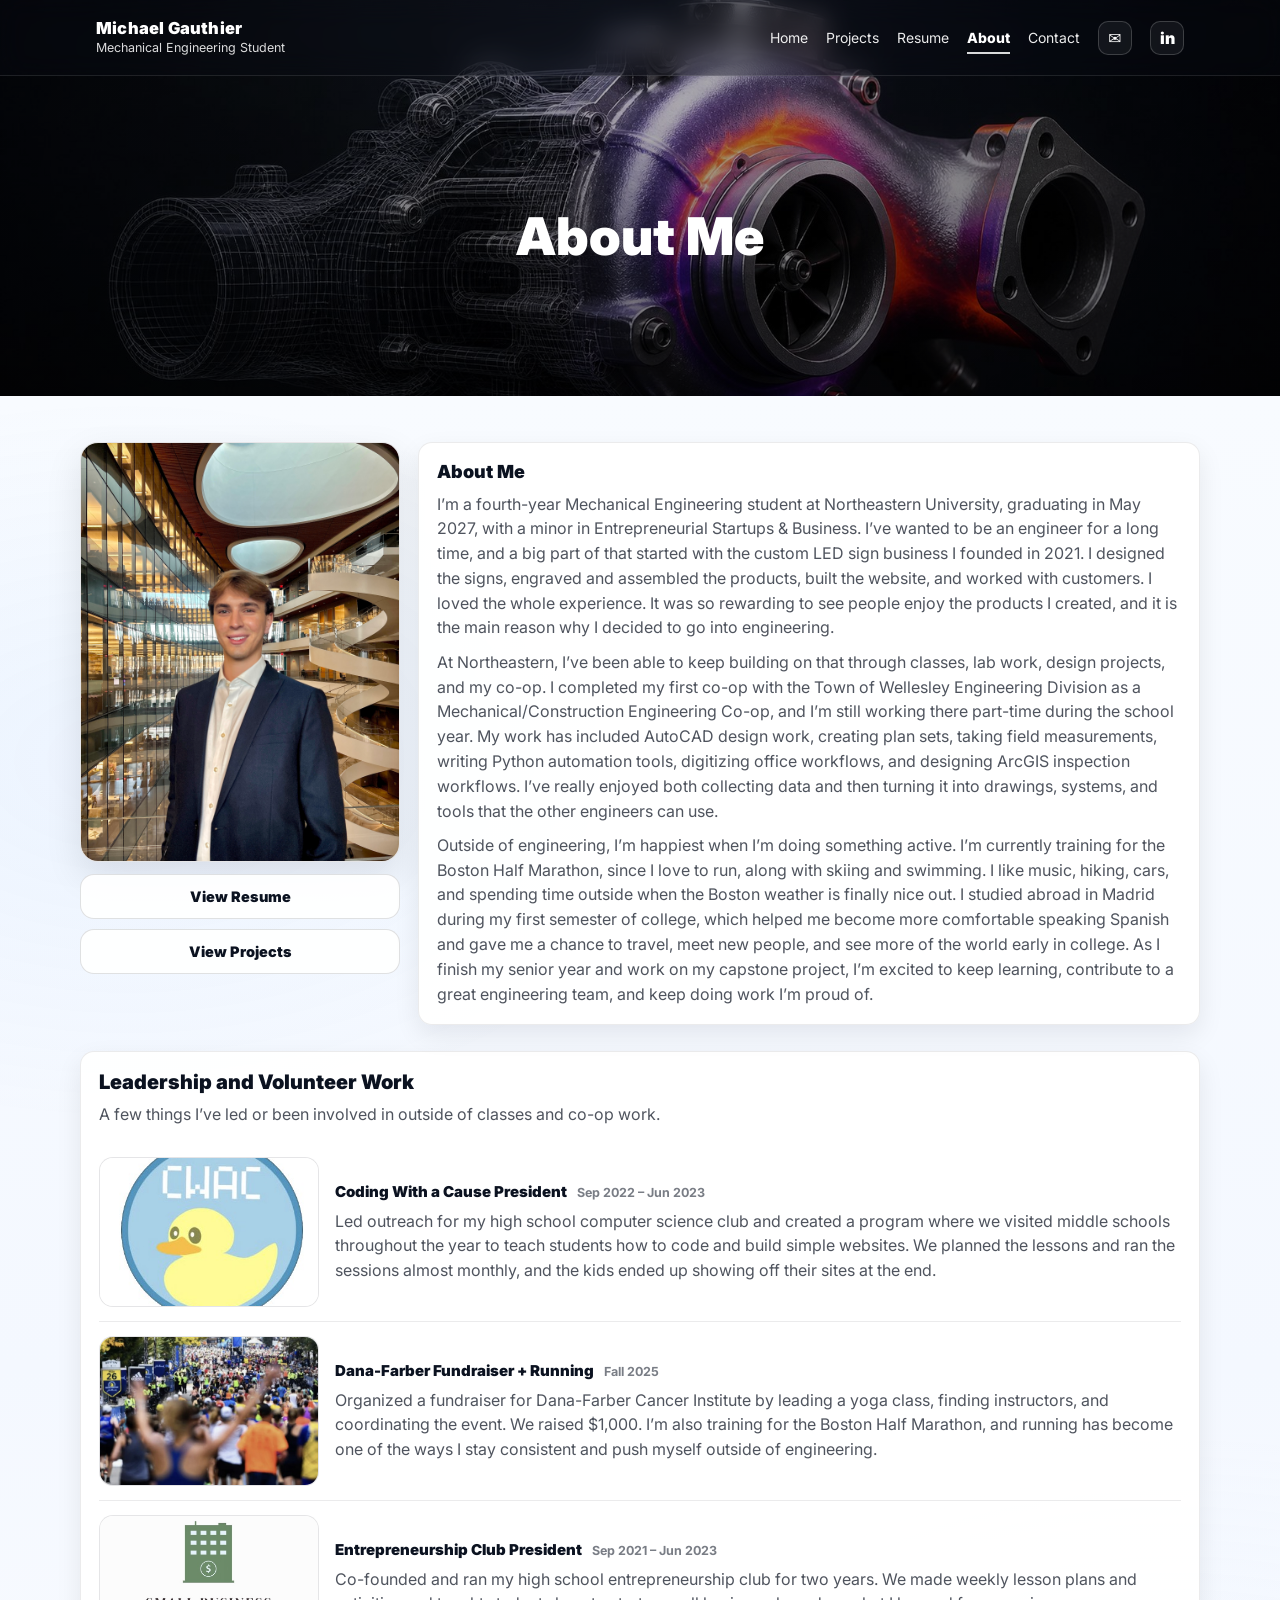
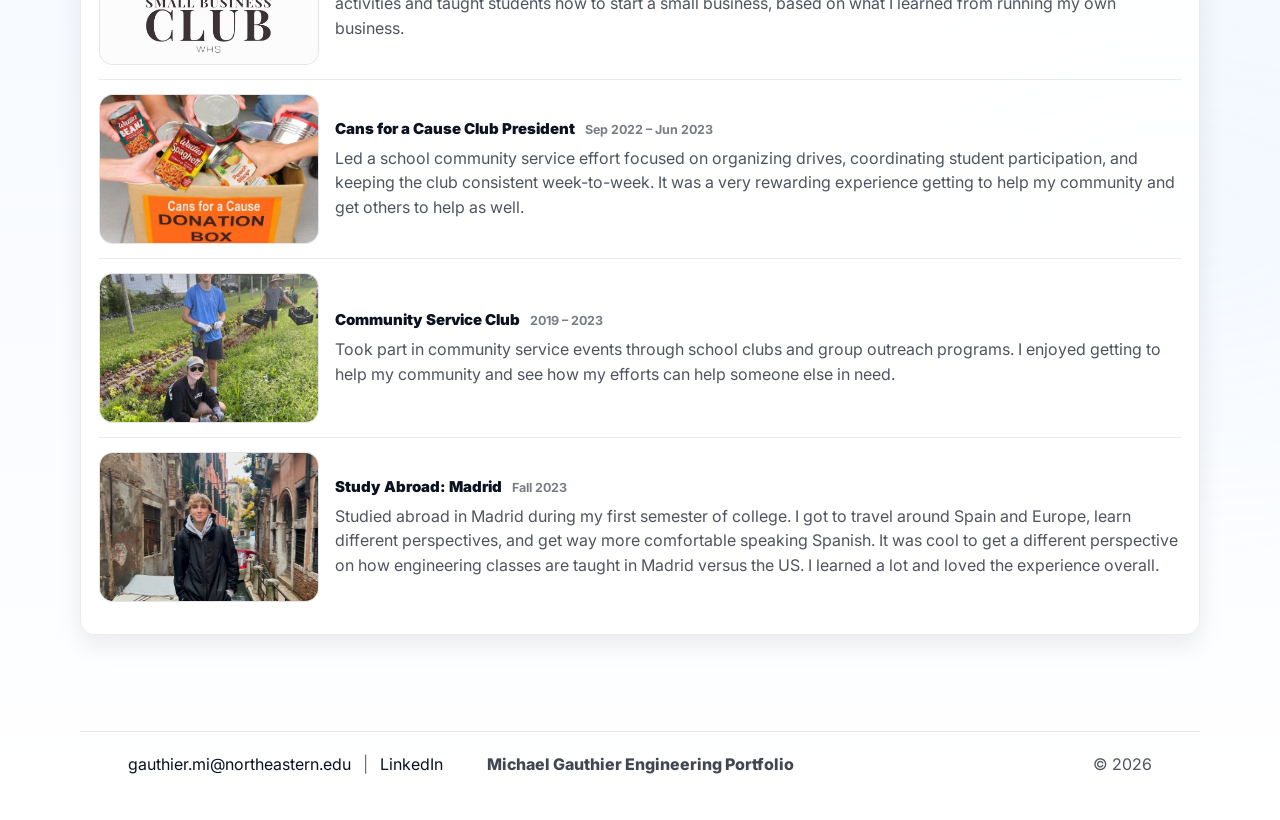
==== about.html @ 9c5c8f30 "Update about.html" ====
<!doctype html>
<html lang="en">
<head>
  <meta charset="utf-8" />
  <meta name="viewport" content="width=device-width,initial-scale=1,viewport-fit=cover" />
  <title>About | Michael Gauthier</title>
  <link rel="preconnect" href="https://fonts.googleapis.com">
  <link rel="preconnect" href="https://fonts.gstatic.com" crossorigin>
  <link href="https://fonts.googleapis.com/css2?family=Inter:wght@400;500;600;700;800;900&display=swap" rel="stylesheet">
  <link rel="stylesheet" href="styles.css?v=1002" />
</head>

<body>
  <header class="topbar">
    <div class="wrap topbar-inner">
      <div class="brandblock">
        <div class="brand">Michael Gauthier</div>
        <div class="subtitle">Mechanical Engineering Student</div>
      </div>

      <button class="menu-btn" id="menuBtn" aria-label="Open menu">
        <span></span><span></span><span></span>
      </button>

      <nav class="nav" id="nav">
        <a class="nav-link" href="index.html">Home</a>
        <a class="nav-link" href="projects.html">Projects</a>
        <a class="nav-link" href="resume.html">Resume</a>
        <a class="nav-link active" href="about.html">About</a>
        <a class="nav-link" href="contact.html">Contact</a>
        <a class="icon-link" href="mailto:gauthier.mi@northeastern.edu" aria-label="Email">✉</a>
        <a class="icon-link" href="https://www.linkedin.com/in/mgauthier1" target="_blank" rel="noopener" aria-label="LinkedIn">in</a>
      </nav>
    </div>
  </header>

  <main>
    <section class="hero thin" data-parallax="true" data-parallax-speed="0.12" data-parallax-base="20" style="background-image:url('assets/images/AboutBanner.jpg'); background-position:center 30%; background-size:cover;">
      <div class="hero-overlay"></div>
      <div class="wrap hero-content">
        <div class="hero-center">
          <h1 class="hero-title" style="font-size: clamp(30px, 4.2vw, 52px);">About Me</h1>
        </div>
      </div>
    </section>

    <section class="surface">
      <div class="wrap section">

        <div style="display:grid; grid-template-columns: 320px 1fr; gap:18px; align-items:stretch;">
          <div style="display:flex; flex-direction:column;">
            <img src="assets/images/headshot.jpg" alt="Headshot" loading="lazy" style="width:100%; height: 420px; object-fit: cover; object-position: center 18%; border-radius: 18px; border: 1px solid rgba(2,8,23,.10); box-shadow: 0 14px 36px rgba(2,8,23,.10); background:#fff;">
            <div style="margin-top:12px; display:grid; gap:10px;">
              <a class="btn btn-wide" href="resume.html">View Resume</a>
              <a class="btn btn-wide" href="projects.html">View Projects</a>
            </div>
          </div>

          <div class="card" style="padding:18px; height:100%; display:flex; flex-direction:column; justify-content:center;">
            <div style="font-weight:900; font-size:18px;">About Me</div>

            <div class="p-muted" style="margin-top:9.5px;">
              I’m a fourth-year Mechanical Engineering student at Northeastern University, graduating in May 2027, with a minor in Entrepreneurial Startups & Business. I’ve wanted to be an engineer for a long time, and a big part of that started with the custom LED sign business I founded in 2021. I designed the signs, engraved and assembled the products, built the website, and worked with customers. I loved the whole experience. It was so rewarding to see people enjoy the products I created, and it is the main reason why I decided to go into engineering. 

            </div>

            <div class="p-muted" style="margin-top:9.5px;">
              At Northeastern, I’ve been able to keep building on that through classes, lab work, design projects, and my co-op. I completed my first co-op with the Town of Wellesley Engineering Division as a Mechanical/Construction Engineering Co-op, and I’m still working there part-time during the school year. My work has included AutoCAD design work, creating plan sets, taking field measurements, writing Python automation tools, digitizing office workflows, and designing ArcGIS inspection workflows. I’ve really enjoyed both collecting data and then turning it into drawings, systems, and tools that the other engineers can use. 
            </div>

            <div class="p-muted" style="margin-top:9.5px;">
              Outside of engineering, I’m happiest when I’m doing something active. I’m currently training for the Boston Half Marathon, since I love to run, along with skiing and swimming. I like music, hiking, cars, and spending time outside when the Boston weather is finally nice out. I studied abroad in Madrid during my first semester of college, which helped me become more comfortable speaking Spanish and gave me a chance to travel, meet new people, and see more of the world early in college. As I finish my senior year and work on my capstone project, I’m excited to keep learning, contribute to a great engineering team, and keep doing work I’m proud of.
            </div>
          </div>
        </div>

        <div style="margin-top:26px;">
          <div class="card" style="padding:18px;">
            <div style="font-weight:900; font-size:20px;">Leadership and Volunteer Work</div>
            <div class="p-muted" style="margin-top:8px;">
              A few things I’ve led or been involved in outside of classes and co-op work.
            </div>

            <div style="margin-top:16px; display:grid; gap:0;">

              <div style="display:grid; grid-template-columns: 220px 1fr; gap:16px; align-items:stretch; padding:14px 0;">
                <img src="assets/images/CodingWithACauseClubLogo_web.jpg" alt="Coding With a Cause" loading="lazy" style="width:100%; height:150px; object-fit:cover; border-radius:14px; border:1px solid rgba(2,8,23,.10); background:#fff;">
                <div style="display:flex; flex-direction:column; justify-content:center;">
                  <div style="display:flex; flex-wrap:wrap; gap:10px; align-items:baseline;">
                    <div style="font-weight:900; font-size:15px;">Coding With a Cause President</div>
                    <div style="font-size:12.5px; color: rgba(11,18,32,.55); font-weight:700;">Sep 2022 – Jun 2023</div>
                  </div>
                  <div class="p-muted" style="margin-top:8px;">
                    Led outreach for my high school computer science club and created a program where we visited middle schools throughout the year to teach students how to code and build simple websites. We planned the lessons and ran the sessions almost monthly, and the kids ended up showing off their sites at the end.
                  </div>
                </div>
              </div>

              <div style="border-top:1px solid rgba(2,8,23,.08);"></div>

              <div style="display:grid; grid-template-columns: 220px 1fr; gap:16px; align-items:stretch; padding:14px 0;">
                <img src="assets/images/DanaFarberLogo_web.jpg" alt="Dana-Farber Fundraiser" loading="lazy" style="width:100%; height:150px; object-fit:cover; border-radius:14px; border:1px solid rgba(2,8,23,.10); background:#fff;">
                <div style="display:flex; flex-direction:column; justify-content:center;">
                  <div style="display:flex; flex-wrap:wrap; gap:10px; align-items:baseline;">
                    <div style="font-weight:900; font-size:15px;">Dana-Farber Fundraiser + Running</div>
                    <div style="font-size:12.5px; color: rgba(11,18,32,.55); font-weight:700;">Fall 2025</div>
                  </div>
                  <div class="p-muted" style="margin-top:8px;">
                    Organized a fundraiser for Dana-Farber Cancer Institute by leading a yoga class, finding instructors, and coordinating the event. We raised $1,000. I’m also training for the Boston Half Marathon, and running has become one of the ways I stay consistent and push myself outside of engineering.
                  </div>
                </div>
              </div>

              <div style="border-top:1px solid rgba(2,8,23,.08);"></div>

              <div style="display:grid; grid-template-columns: 220px 1fr; gap:16px; align-items:stretch; padding:14px 0;">
                <img src="assets/images/EntrepreneurshipClubLogo_web.jpg" alt="Entrepreneurship Club" loading="lazy" style="width:100%; height:150px; object-fit:cover; border-radius:14px; border:1px solid rgba(2,8,23,.10); background:#fff;">
                <div style="display:flex; flex-direction:column; justify-content:center;">
                  <div style="display:flex; flex-wrap:wrap; gap:10px; align-items:baseline;">
                    <div style="font-weight:900; font-size:15px;">Entrepreneurship Club President</div>
                    <div style="font-size:12.5px; color: rgba(11,18,32,.55); font-weight:700;">Sep 2021 – Jun 2023</div>
                  </div>
                  <div class="p-muted" style="margin-top:8px;">
                    Co-founded and ran my high school entrepreneurship club for two years. We made weekly lesson plans and activities and taught students how to start a small business, based on what I learned from running my own business.
                  </div>
                </div>
              </div>

              <div style="border-top:1px solid rgba(2,8,23,.08);"></div>

              <div style="display:grid; grid-template-columns: 220px 1fr; gap:16px; align-items:stretch; padding:14px 0;">
                <img src="assets/images/CansForACauseLogo_web.jpg" alt="Cans for a Cause" loading="lazy" style="width:100%; height:150px; object-fit:cover; border-radius:14px; border:1px solid rgba(2,8,23,.10); background:#fff;">
                <div style="display:flex; flex-direction:column; justify-content:center;">
                  <div style="display:flex; flex-wrap:wrap; gap:10px; align-items:baseline;">
                    <div style="font-weight:900; font-size:15px;">Cans for a Cause Club President</div>
                    <div style="font-size:12.5px; color: rgba(11,18,32,.55); font-weight:700;">Sep 2022 – Jun 2023</div>
                  </div>
                  <div class="p-muted" style="margin-top:8px;">
                    Led a school community service effort focused on organizing drives, coordinating student participation, and keeping the club consistent week-to-week. It was a very rewarding experience getting to help my community and get others to help as well. 
                  </div>
                </div>
              </div>

              <div style="border-top:1px solid rgba(2,8,23,.08);"></div>

              <div style="display:grid; grid-template-columns: 220px 1fr; gap:16px; align-items:stretch; padding:14px 0;">
                <img src="assets/images/CommunityServiceLogo_web.jpg" alt="Community Service" loading="lazy" style="width:100%; height:150px; object-fit:cover; border-radius:14px; border:1px solid rgba(2,8,23,.10); background:#fff;">
                <div style="display:flex; flex-direction:column; justify-content:center;">
                  <div style="display:flex; flex-wrap:wrap; gap:10px; align-items:baseline;">
                    <div style="font-weight:900; font-size:15px;">Community Service Club</div>
                    <div style="font-size:12.5px; color: rgba(11,18,32,.55); font-weight:700;">2019 – 2023</div>
                  </div>
                  <div class="p-muted" style="margin-top:8px;">
                    Took part in community service events through school clubs and group outreach programs. I enjoyed getting to help my community and see how my efforts can help someone else in need. 
                  </div>
                </div>
              </div>

              <div style="border-top:1px solid rgba(2,8,23,.08);"></div>

              <div style="display:grid; grid-template-columns: 220px 1fr; gap:16px; align-items:stretch; padding:14px 0;">
                <img src="assets/images/MadridLogo_web.jpg" alt="Madrid Study Abroad" loading="lazy" style="width:100%; height:150px; object-fit:cover; border-radius:14px; border:1px solid rgba(2,8,23,.10); background:#fff;">
                <div style="display:flex; flex-direction:column; justify-content:center;">
                  <div style="display:flex; flex-wrap:wrap; gap:10px; align-items:baseline;">
                    <div style="font-weight:900; font-size:15px;">Study Abroad: Madrid</div>
                    <div style="font-size:12.5px; color: rgba(11,18,32,.55); font-weight:700;">Fall 2023</div>
                  </div>
                  <div class="p-muted" style="margin-top:8px;">
                    Studied abroad in Madrid during my first semester of college. I got to travel around Spain and Europe, learn different perspectives, and get way more comfortable speaking Spanish. It was cool to get a different perspective on how engineering classes are taught in Madrid versus the US. I learned a lot and loved the experience overall. 
                  </div>
                </div>
              </div>

            </div>
          </div>
        </div>

        <footer class="footer">
          <div class="wrap footer-3">
            <div class="footer-left">
              <a href="mailto:gauthier.mi@northeastern.edu">gauthier.mi@northeastern.edu</a>
              <span class="sep">|</span>
              <a href="https://www.linkedin.com/in/mgauthier1" target="_blank" rel="noopener">LinkedIn</a>
            </div>
            <div class="footer-center">Michael Gauthier Engineering Portfolio</div>
            <div class="footer-right">© <span id="year"></span></div>
          </div>
        </footer>

      </div>
    </section>
  </main>

  <script src="script.js?v=1002"></script>
</body>
</html>
---- styles.css ----
:root{
  --navH: 76px;
  --maxW: 1120px;

  --text: #0b1220;
  --muted: rgba(11,18,32,.72);
  --line: rgba(11,18,32,.10);

  --bgA: #f8fbff;
  --bgB: #ffffff;

  --accent: #2b6cff;

  --r1: 10px;
  --r2: 14px;

  --shadow: 0 10px 26px rgba(2,8,23,.08);
  --shadow2: 0 18px 48px rgba(2,8,23,.12);

  --glassDark: rgba(10,15,26,.46);
  --glassLight: rgba(255,255,255,.55);

  --sat: env(safe-area-inset-top);
  --sab: env(safe-area-inset-bottom);
}

*{ box-sizing:border-box; }
html,body{ height:100%; }
html{ scroll-behavior: smooth; }

body{
  margin:0;
  font-family: Inter, system-ui, -apple-system, Segoe UI, Roboto, Arial, sans-serif;
  color: var(--text);
  background:
    radial-gradient(900px 600px at 12% 18%, rgba(96,165,250,.08), rgba(255,255,255,0) 62%),
    radial-gradient(900px 600px at 88% 72%, rgba(191,219,254,.10), rgba(255,255,255,0) 64%),
    radial-gradient(700px 460px at 50% 40%, rgba(59,130,246,.05), rgba(255,255,255,0) 60%),
    linear-gradient(180deg, var(--bgA), #f4f8ff 42%, var(--bgB));
  overflow-x:hidden;
  min-height: 100vh;
  display:flex;
  flex-direction:column;
  padding-top: var(--sat);
  padding-bottom: var(--sab);
}

a{ color:inherit; text-decoration:none; }
img{ display:block; max-width:100%; }

.wrap{
  width: min(var(--maxW), calc(100% - 96px));
  margin: 0 auto;
}

main{
  padding-top: var(--navH);
  flex: 1 0 auto;
}

main.noPad{ padding-top: 0 !important; }

:focus-visible{
  outline: 3px solid rgba(43,108,255,.28);
  outline-offset: 3px;
  border-radius: 10px;
}

/* TOP BAR */
.topbar{
  position: fixed;
  top:0; left:0; right:0;
  height: var(--navH);
  z-index: 999;
  display:flex;
  align-items:center;
  backdrop-filter: blur(14px);
  -webkit-backdrop-filter: blur(14px);
  background: rgba(10,15,26,.30);
  border-bottom: 1px solid rgba(255,255,255,.10);
  color:#fff;
  padding: 0 96px;
  transition: background .18s ease, border-color .18s ease;
}

.topbar.lightbar{
  background: rgba(255,255,255,.78);
  border-bottom: 1px solid rgba(11,18,32,.10);
  color: var(--text);
}

.topbar.clearbar{
  background: transparent !important;
  border-bottom: 0 !important;
  backdrop-filter: none !important;
  -webkit-backdrop-filter: none !important;
}

.topbar-inner{
  display:flex;
  align-items:center;
  justify-content:space-between;
  gap:18px;
  width:100%;
}

.brandblock{
  display:flex;
  flex-direction:column;
  gap:4px;
  min-width: 260px;
}

.brand{
  font-weight: 900;
  letter-spacing: .2px;
  font-size: 16.5px;
  line-height: 1;
}

.subtitle{
  font-size: 12.5px;
  opacity:.86;
}

.nav{
  display:flex;
  align-items:center;
  gap:18px;
}

.nav-link{
  font-size: 14px;
  opacity:.92;
  padding: 6px 0;
  position:relative;
  transition: opacity .14s ease;
}

.nav-link::after{
  content:"";
  position:absolute;
  left:0;
  bottom:-2px;
  width:0;
  height:2px;
  background: currentColor;
  opacity:.85;
  transition: width .18s ease;
}

.nav-link:hover{ opacity:1; }
.nav-link:hover::after{ width:100%; }
.nav-link.active{ opacity:1; font-weight:800; }
.nav-link.active::after{ width:100%; }

.icon-link{
  display:inline-flex;
  width:34px;
  height:34px;
  align-items:center;
  justify-content:center;
  border-radius: 10px;
  border: 1px solid rgba(255,255,255,.18);
  background: rgba(255,255,255,.06);
  font-weight:900;
  transition: transform .14s ease, background .14s ease;
}

.topbar.lightbar .icon-link{
  border: 1px solid var(--line);
  background: rgba(2,8,23,.03);
}

.topbar.clearbar .icon-link{
  background: transparent !important;
}

.icon-link:hover{
  transform: translateY(-1px);
  background: rgba(255,255,255,.10);
}

.menu-btn{
  display:none;
  width:42px;
  height:42px;
  border-radius: 12px;
  border: 1px solid rgba(255,255,255,.18);
  background: rgba(255,255,255,.06);
  cursor:pointer;
  color: currentColor;
  align-items:center;
  justify-content:center;
  flex-direction: column;
  gap:5px;
}

.topbar.lightbar .menu-btn{
  border: 1px solid var(--line);
  background: rgba(2,8,23,.03);
}

.menu-btn span{
  width:18px;
  height:2px;
  background: currentColor;
  border-radius:999px;
  display:block;
}

/* HERO */
.hero{
  position:relative;
  margin-top: calc(var(--navH) * -1);
  padding-top: var(--navH);
  background-size: cover;
  background-position: center;
  background-repeat:no-repeat;
  color:#fff;
  overflow:hidden;
  background-attachment: scroll;
  transform: translateZ(0);
}

.hero.full{
  min-height: 100vh;
  min-height: 100svh;
  min-height: 100dvh;
  display:flex;
  align-items:center;
}

.hero.thin{
  min-height: 44vh;
  display:flex;
  align-items:center;
}

.hero.full{
  min-height: calc(100vh + var(--navH));
  background-size: cover;
  background-position: center;
}

.hero-overlay{
  position:absolute;
  inset:0;
  background:
    radial-gradient(900px 600px at 50% 30%, rgba(0,0,0,.16), rgba(0,0,0,.52)),
    linear-gradient(180deg, rgba(0,0,0,.08), rgba(0,0,0,.38));
}

.hero-content{
  position:relative;
  width:100%;
  padding: 72px 0;
}

.hero-center{
  text-align: center;
  max-width: 920px;
  margin: 0 auto;
  will-change: transform;
  transform: translateZ(0);
}

.hero-title{
  margin:0;
  font-size: clamp(38px, 5.2vw, 64px);
  font-weight: 900;
  letter-spacing: .2px;
}

.hero-sub{
  margin: 12px auto 0;
  max-width: 820px;
  font-size: 15.5px;
  opacity:.92;
  line-height: 1.55;
}

.hero-home-shift{ transform: translateY(-10vh); }
.hero-parallax-text{ will-change: transform; }

/* SECTIONS */
.section{ padding: 46px 0; }

.surface{
  background:
    radial-gradient(900px 560px at 10% 18%, rgba(96,165,250,.07), rgba(255,255,255,0) 65%),
    radial-gradient(900px 560px at 92% 70%, rgba(191,219,254,.09), rgba(255,255,255,0) 68%),
    linear-gradient(180deg, #f8fbff 0%, #f4f8ff 48%, #ffffff 100%);
}

.h2{
  margin:0;
  font-size: 20px;
  font-weight: 900;
}

.p-muted{
  margin: 10px 0 0;
  color: var(--muted);
  line-height: 1.55;
}

.card{
  background: rgba(255,255,255,.92);
  border: 1px solid rgba(2,8,23,.08);
  border-radius: var(--r2);
  box-shadow: var(--shadow);
}

/* BUTTONS */
.btn{
  display:inline-flex;
  align-items:center;
  justify-content:center;
  padding: 10px 14px;
  border-radius: 12px;
  border: 1px solid rgba(2,8,23,.12);
  background: rgba(255,255,255,.92);
  font-weight: 900;
  font-size: 13.5px;
  transition: transform .14s ease, background .14s ease, box-shadow .14s ease;
}

.btn:hover{
  transform: translateY(-1px);
  background: rgba(255,255,255,.98);
  box-shadow: 0 10px 22px rgba(2,8,23,.08);
}

.btn-wide{
  width:100%;
  justify-content:center;
  padding: 13px 14px;
  font-size: 14.5px;
  border-radius: 14px;
}

/* HOME ABOUT */
.home-about-shell{
  display:grid;
  grid-template-columns: 320px 1fr;
  gap:18px;
  align-items: stretch;
  margin-top: 18px;
}

.home-about-left{
  display:flex;
  flex-direction: column;
  height: 100%;
}

.home-headshot{
  width:100%;
  height: 270px;
  object-fit: cover;
  object-position: center 25%;
  border-radius: 14px;
  border: 1px solid rgba(2,8,23,.10);
  box-shadow: 0 14px 36px rgba(2,8,23,.10);
  background:#fff;
}

.home-about-buttons{
  margin-top: auto;
  display:grid;
  gap:10px;
  padding-top: 12px;
}

.home-about-right{
  height: 100%;
  border-radius: 18px;
}

.home-about-pad{ padding: 18px; }

.about-grid{
  display:grid;
  grid-template-columns: 320px 1fr;
  gap:18px;
  align-items:start;
}

/* TIMELINE (make cards slightly more distinct from bg) */
.timeline-alt{
  position: relative;
  width: 100%;
  margin-top: 24px;
  padding: 20px 0 10px;
}

.timeline-center-line{
  position: absolute;
  left: 50%;
  top: 0;
  bottom: 0;
  width: 6px;
  transform: translateX(-50%);
  background: linear-gradient(180deg, rgba(18,40,88,.88), rgba(18,40,88,.50));
  border-radius: 999px;
  box-shadow: 0 0 0 1px rgba(18,40,88,.06);
}

.timeline-row{
  position: relative;
  display: flex;
  width: 100%;
  margin: 14px 0;
  text-decoration: none;
}

.timeline-row.left{ justify-content: flex-start; }
.timeline-row.right{ justify-content: flex-end; }

.timeline-card{
  position: relative;
  width: calc(50% - 54px);
  min-height: 150px;
  background: rgba(255,255,255,.98);
  border: 1px solid rgba(18,40,88,.10);
  border-radius: 20px;
  box-shadow:
    0 18px 44px rgba(15,23,42,.09),
    0 2px 8px rgba(15,23,42,.04);
  transition: transform .22s ease, box-shadow .22s ease, border-color .22s ease;
  overflow: visible;
}

.timeline-card:hover{
  transform: translateY(-6px);
  box-shadow:
    0 26px 62px rgba(15,23,42,.13),
    0 4px 12px rgba(15,23,42,.06);
  border-color: rgba(18,40,88,.18);
}

.timeline-row.left .timeline-card::after,
.timeline-row.right .timeline-card::after{
  content:"";
  position:absolute;
  top: 50%;
  height: 3px;
  background: rgba(18,40,88,.42);
  transform: translateY(-50%);
}

.timeline-row.left .timeline-card::after{ right: -48px; width: 48px; }
.timeline-row.right .timeline-card::after{ left: -48px; width: 48px; }

.timeline-row::before{
  content:"";
  position:absolute;
  left:50%;
  top:50%;
  transform: translate(-50%, -50%);
  width: 14px;
  height: 14px;
  background: #fff;
  border: 4px solid rgba(18,40,88,.78);
  border-radius: 999px;
  z-index: 4;
  box-shadow: 0 0 0 6px rgba(18,40,88,.07);
}

.timeline-date{
  font-size: 18px;
  font-weight: 800;
  color: rgba(18,40,88,.92);
  letter-spacing: -.02em;
  padding: 18px 20px 0;
}

.timeline-card-inner{
  display:flex;
  align-items:center;
  gap:16px;
  padding: 14px 20px 20px;
}

.timeline-logo{
  width: 100px;
  height: 100px;
  border-radius: 16px;
  overflow:hidden;
  flex-shrink:0;
  border: 1px solid rgba(18,40,88,.08);
  background: #fff;
  box-shadow: 0 10px 24px rgba(15,23,42,.08);
}

.timeline-logo img{
  width:100%;
  height:100%;
  object-fit: cover;
}

.timeline-text{ min-width: 0; }

.timeline-title{
  font-size: 20px;
  font-weight: 800;
  line-height: 1.2;
  color: rgba(15,23,42,.95);
}

.timeline-company{
  margin-top: 4px;
  font-size: 14.5px;
  font-weight: 600;
  color: rgba(15,23,42,.74);
}

.timeline-subdate{
  margin-top: 8px;
  font-size: 13px;
  font-weight: 600;
  color: rgba(15,23,42,.52);
}

/* PROJECT GRID */
.projects-grid{
  margin-top: 18px;
  display:grid;
  grid-template-columns: repeat(3, 1fr);
  gap: 16px;
}

.project-card{
  border-radius: var(--r1);
  overflow:hidden;
  border: 1px solid rgba(2,8,23,.06);
  background:#fff;
  box-shadow: var(--shadow);
  transition: transform .18s ease, box-shadow .18s ease, border-color .18s ease;
}

.project-card:hover{
  transform: translateY(-6px);
  box-shadow: 0 26px 70px rgba(2,8,23,.18);
  border-color: rgba(2,8,23,.10);
}

.project-thumb{
  height: 190px;
  background-size: cover;
  background-position: center;
}

.project-body{ padding: 14px 14px 16px; }

.project-body h3{
  margin:0;
  font-size: 15px;
  font-weight: 900;
}

.project-body p{
  margin: 8px 0 0;
  color: var(--muted);
  font-size: 13.5px;
  line-height: 1.45;
}

.project-skill-pills{
  display:flex;
  flex-wrap:wrap;
  gap:8px;
  margin-top: 10px;
}

.project-skill-pill{
  font-size: 12px;
  padding: 6px 10px;
  border-radius: 999px;
  background: rgba(43,108,255,.08);
  border: 1px solid rgba(43,108,255,.14);
  color: rgba(11,18,32,.84);
  white-space: nowrap;
}

.project-hero{
  min-height: 25vh;
  display:flex;
  align-items:center;
}

.project-hero-title{
  font-size: clamp(22px, 3.2vw, 40px);
  line-height: 1.15;
}

.project-detail{
  padding: 18px;
}

.project-detail-top{
  display:grid;
  grid-template-columns: 320px 1fr;
  gap: 18px;
  align-items:start;
}

.project-detail-photo{
  overflow:hidden;
  border-radius: 14px;
  border: 1px solid rgba(2,8,23,.10);
  background:#fff;
  box-shadow: 0 14px 36px rgba(2,8,23,.10);
}

.project-detail-photo img{
  width:100%;
  height:auto;
  display:block;
}

.project-detail-photo-note{
  padding: 10px 12px;
  font-size: 12.5px;
  color: rgba(11,18,32,.62);
  border-top: 1px solid rgba(2,8,23,.08);
}

.project-detail-label{
  font-weight: 900;
  font-size: 13.5px;
  color: rgba(11,18,32,.78);
}

.project-detail-body{
  margin-top: 6px;
  color: rgba(11,18,32,.72);
  line-height: 1.75;
}

.project-detail-results{
  margin-top: 18px;
  padding-top: 18px;
  border-top: 1px solid rgba(2,8,23,.08);
}

@media (max-width: 720px){
  .project-detail-top{
    grid-template-columns: 1fr;
  }
  .timeline-row::before{
  left: calc(24px + 2.5px);
  }
}

.pills{
  display:flex;
  flex-wrap:wrap;
  gap:8px;
  margin-top: 10px;
}

.pill{
  font-size: 11.5px;
  padding: 5px 9px;
  border-radius: 999px;
  background: rgba(43,108,255,.08);
  border: 1px solid rgba(43,108,255,.14);
  color: rgba(11,18,32,.84);
  white-space:nowrap;
}

.readmore{
  margin-top: 10px;
  display:inline-block;
  color: var(--accent);
  font-weight: 900;
  font-size: 12.5px;
}

.contact-footer-spacer{
  height: 160px;
}

/* CONTACT + RESUME */
.page-head{
  display:flex;
  align-items:flex-end;
  justify-content:space-between;
  gap:14px;
  flex-wrap:wrap;
  margin-bottom: 16px;
}

.page-title{
  margin:0;
  font-size: 34px;
  font-weight: 900;
}

.contact-grid{
  display:grid;
  grid-template-columns: 0.95fr 1.05fr;
  gap: 18px;
  align-items: start;
}

.contact-left{ padding: 22px; }
.contact-right{ padding: 22px; }

.contact-h{
  margin:0;
  font-size: 18px;
  font-weight: 900;
}

.contact-blurb{
  margin: 12px 0 0;
  color: rgba(11,18,32,.74);
  line-height: 1.6;
}

.contact-info{
  margin-top: 18px;
  display:grid;
  gap: 12px;
  padding-top: 16px;
  border-top: 1px solid rgba(2,8,23,.08);
}

.contact-row{
  display:grid;
  grid-template-columns: 84px 1fr;
  gap: 12px;
  align-items: baseline;
}

.contact-label{
  font-weight: 900;
  font-size: 13px;
  color: rgba(11,18,32,.60);
}

.contact-value{
  font-weight: 700;
  color: rgba(11,18,32,.86);
  word-break: break-word;
}

.contact-note{
  margin-top: 16px;
  padding-top: 14px;
  border-top: 1px solid rgba(2,8,23,.08);
  color: rgba(11,18,32,.62);
  font-size: 12.5px;
  line-height: 1.5;
}

.contact-form{
  margin-top: 16px;
  display:grid;
  gap: 14px;
}

.contact-field{
  display:grid;
  gap: 7px;
}

.contact-field span{
  font-weight: 900;
  font-size: 13px;
  color: rgba(11,18,32,.72);
}

.contact-submit{
  margin-top: 6px;
  padding: 12px 16px;
  border-radius: 14px;
}

.contact-input{
  font: inherit;
  padding: 10px 12px;
  border-radius: 12px;
  border: 1px solid rgba(2,8,23,.14);
  outline:none;
  background:#fff;
  transition: box-shadow .14s ease, border-color .14s ease;
}

.contact-input:focus{
  border-color: rgba(43,108,255,.45);
  box-shadow: 0 0 0 3px rgba(43,108,255,.10);
}

.actions{
  display:flex;
  gap:10px;
  flex-wrap:wrap;
}

.resume-layout{
  display:grid;
  grid-template-columns: 1.35fr .65fr;
  gap: 16px;
  align-items:start;
}

.pdf{
  width:100%;
  height: 1200px;
  border:0;
  outline:0;
  background: transparent;
}

.side{ padding: 16px; }
.side h3{ margin:0 0 8px; font-size: 14px; font-weight: 900; }
.side p{ margin:0; color: var(--muted); font-size: 13px; line-height: 1.5; }
.side + .side{ margin-top: 12px; padding-top: 12px; border-top: 1px solid rgba(2,8,23,.08); }

/* FOOTER */
.footer{
  margin-top: 96px;
  padding-top: 22px;
  border-top: 1px solid rgba(11,18,32,.10);
}

.footer .wrap{
  width: min(1200px, calc(100% - 96px));
}

.footer-3{
  width: 100%;
  display: grid;
  grid-template-columns: 1fr auto 1fr;
  align-items: center;
  gap: 14px;
}

.footer-left{ justify-self: start; white-space: nowrap; }
.footer-center{
  justify-self: center;
  text-align: center;
  font-weight: 800;
  color: rgba(11,18,32,.78);
  white-space: nowrap;
}
.footer-right{ justify-self: end; white-space: nowrap; color: rgba(11,18,32,.72); }
.sep{ opacity:.6; margin: 0 8px; }

/* PAGE FILL */
.pageFill{
  min-height: calc(100vh - var(--navH));
  display: flex;
  flex-direction: column;
}
.pageFill > .section{ flex: 1 0 auto; }
.pageFill .footer{ margin-top: auto; }

/* MOBILE + RESPONSIVE */
@media (max-width: 980px){
  .projects-grid{ grid-template-columns: repeat(2, 1fr); }
  .resume-layout{ grid-template-columns: 1fr; }
  .pdf{ height: 980px; }

  .home-about-shell{ grid-template-columns: 1fr; }
  .home-headshot{ height: 250px; }

  .timeline-card{ width: calc(50% - 40px); }
  .timeline-row.left .timeline-card::after{ right: -34px; width: 34px; }
  .timeline-row.right .timeline-card::after{ left: -34px; width: 34px; }

  .about-grid{ grid-template-columns: 1fr; }
}

@media (max-width: 720px){
  :root{ --navH: 72px; }
  .wrap{ width: calc(100% - 28px); }

  .topbar{ padding: 0 14px; }

  .menu-btn{ display:inline-flex; }

  .contact-grid{
    grid-template-columns: 1fr;
    gap: 14px;
  }
  .contact-left, .contact-right{ padding: 18px; }
  .contact-row{ grid-template-columns: 72px 1fr; }

  .nav{
    position: absolute;
    top: calc(var(--navH) - 6px);
    right: 18px;
    left: auto;

    display: none;
    flex-direction: column;
    align-items: stretch;
    gap: 10px;

    width: min(240px, calc(100vw - 48px));
    padding: 12px;

    border-radius: 14px;

    backdrop-filter: none;
    -webkit-backdrop-filter: none;

    background: #0a0f1a;
    border: 1px solid rgba(255,255,255,.14);
    box-shadow: 0 18px 50px rgba(2,8,23,.22);

    transform: translateY(-6px) scale(.98);
    transform-origin: top right;
    opacity: 0;

    transition: opacity .16s ease, transform .16s ease;
    z-index: 1000;
  }

  .topbar.lightbar .nav{
    background: #ffffff;
    border: 1px solid rgba(2,8,23,.10);
    box-shadow: 0 18px 50px rgba(2,8,23,.12);
  }

  .nav.open{
    display: flex;
    opacity: 1;
    transform: translateY(8px) scale(1);
  }

  .nav::before{
    content:"";
    position:absolute;
    top:-7px;
    right: 18px;
    width:14px;
    height:14px;
    background: inherit;
    border-left: inherit;
    border-top: inherit;
    transform: rotate(45deg);
    border-top-left-radius: 4px;
  }

  .nav-link{
    width: 100%;
    padding: 9px 10px;
    border-radius: 10px;
    font-size: 15px;
  }

  .nav-link:hover{ background: rgba(255,255,255,.08); }
  .topbar.lightbar .nav-link:hover{ background: rgba(2,8,23,.06); }

  .hero.thin{ min-height: 38vh; }
  .hero.full{ min-height: 82vh; }
  .hero-home-shift{ transform: translateY(-10vh); }

  .project-thumb{ height: 170px; }

  .timeline-center-line{
    left: 24px;
    transform: none;
    width: 5px;
  }

  .timeline-row,
  .timeline-row.left,
  .timeline-row.right{
    justify-content: flex-start;
    margin: 22px 0;
  }

  .timeline-card{
    width: calc(100% - 48px);
    margin-left: 48px;
    min-height: 138px;
    border-radius: 18px;
  }

  .timeline-row.left .timeline-card::after,
  .timeline-row.right .timeline-card::after{
    left: -28px;
    right: auto;
    width: 28px;
    height: 3px;
  }



  .timeline-date{
    font-size: 16px;
    padding: 16px 16px 0;
  }

  .timeline-card-inner{
    padding: 12px 16px 16px;
    gap: 12px;
  }

  .timeline-logo{
    width: 100px;
    height: 100px;
    border-radius: 14px;
  }

  .timeline-title{ font-size: 20px; }
  .timeline-company{ font-size: 15.5px; }
  .timeline-subdate{ font-size: 13px; }
}

@media (prefers-reduced-motion: reduce){
  *{
    transition: none !important;
    animation: none !important;
    scroll-behavior: auto !important;
  }
}
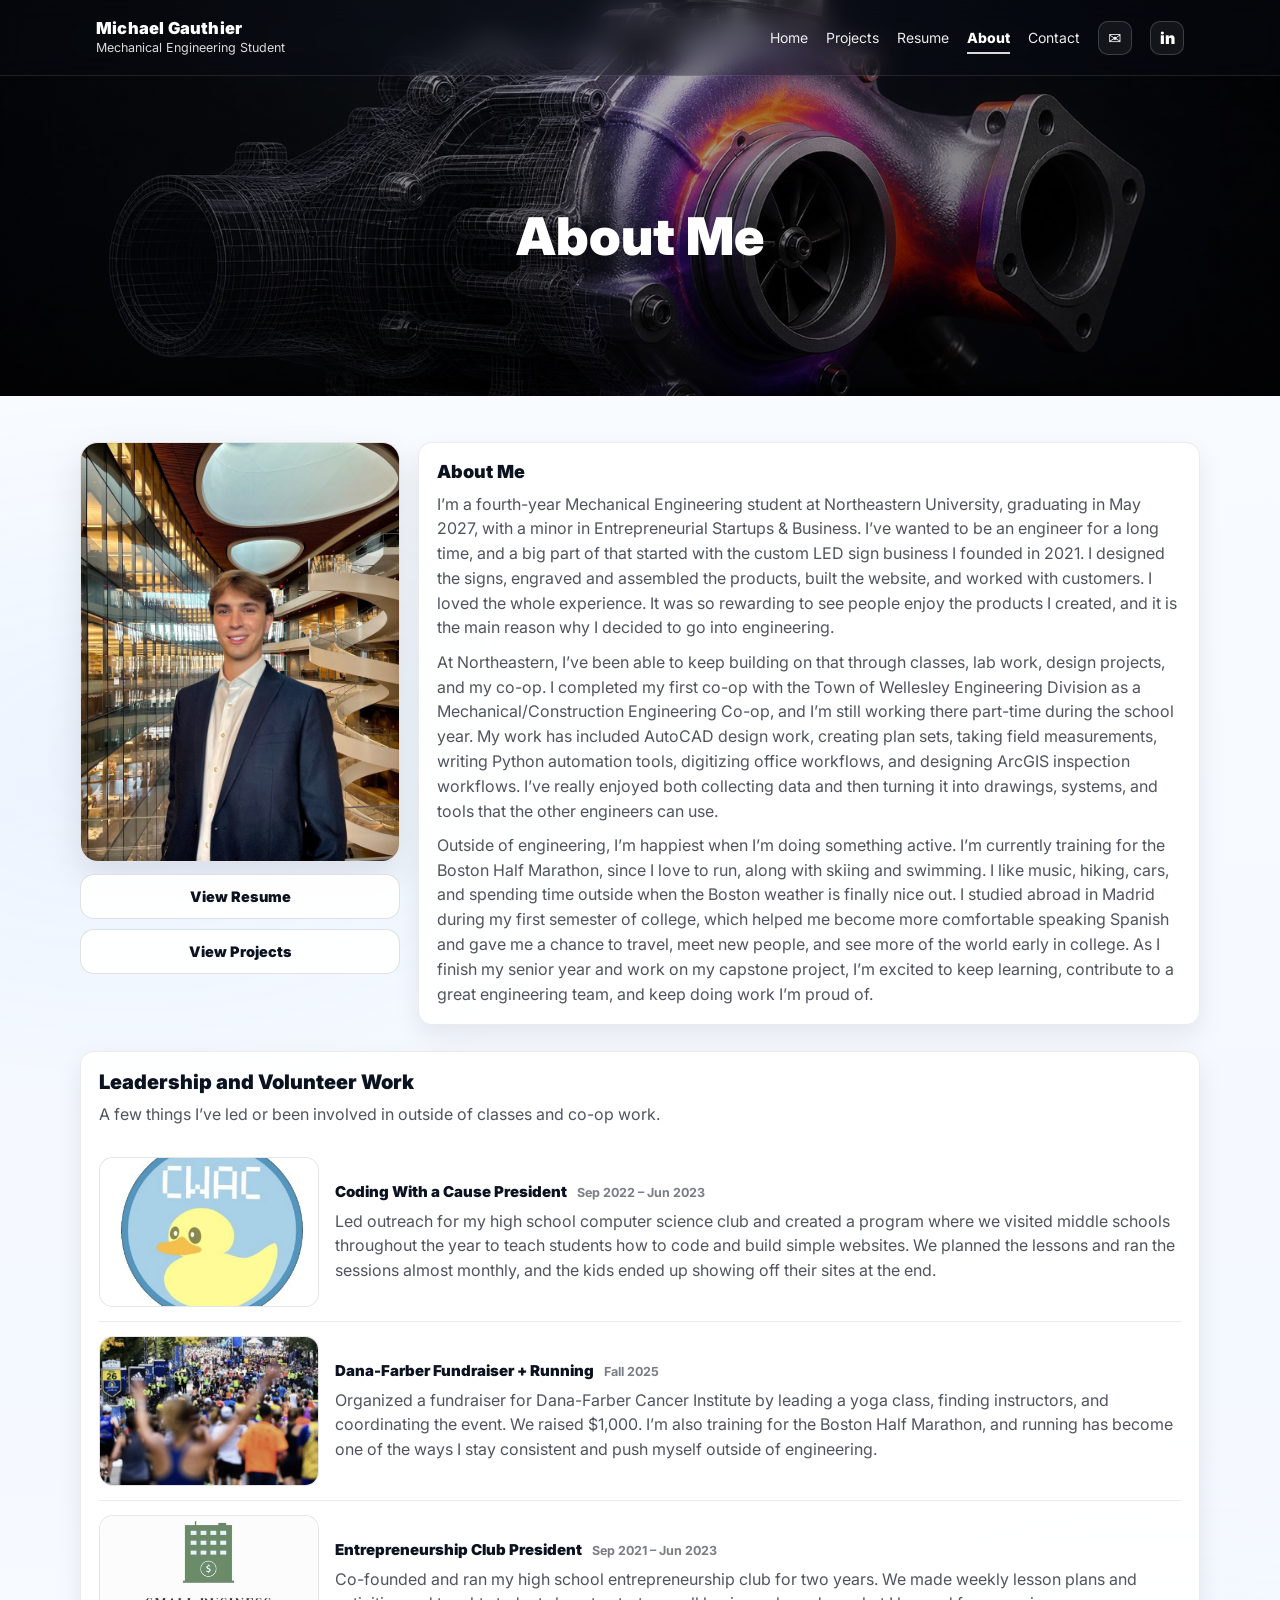
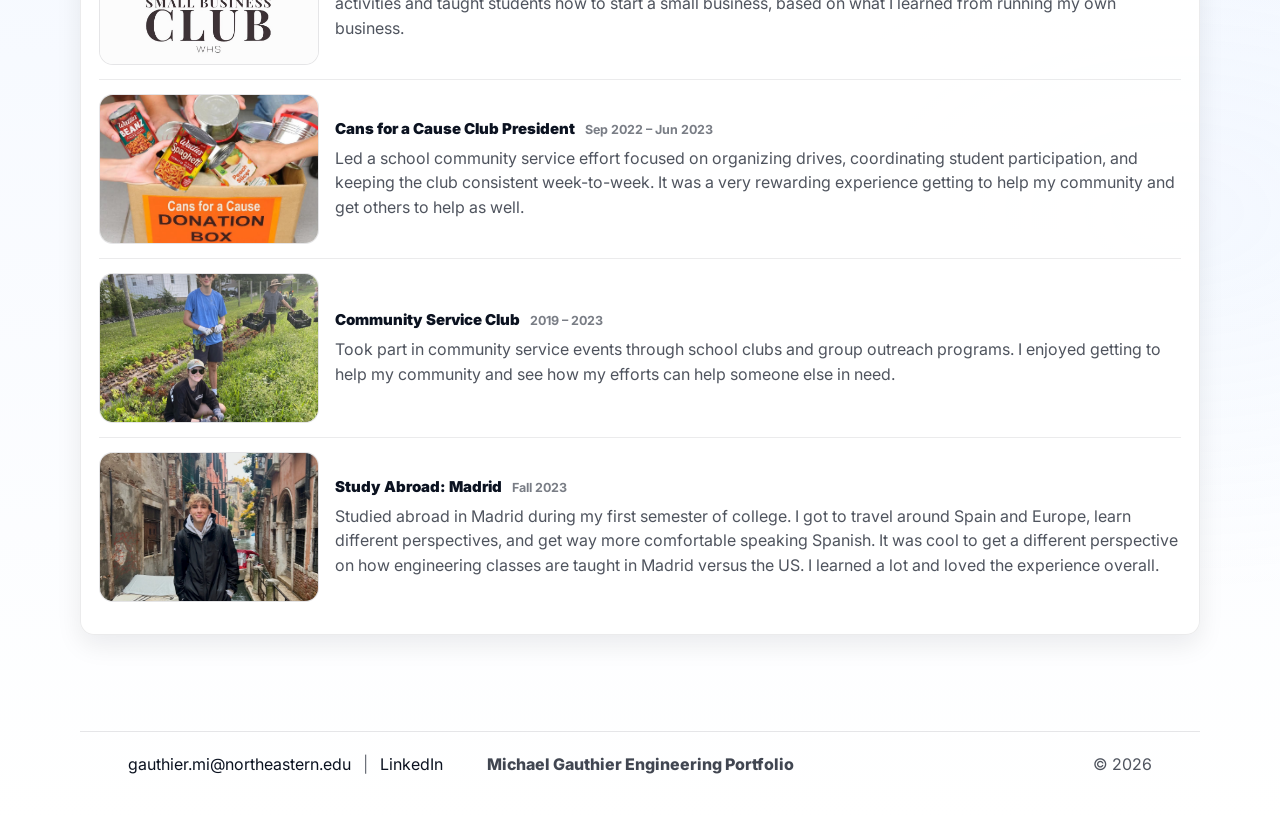
==== commit cebd14ad: "Update about.html" ====
--- a/about.html
+++ b/about.html
@@ -144,7 +144,7 @@
               <div style="border-top:1px solid rgba(2,8,23,.08);"></div>
 
               <div style="display:grid; grid-template-columns: 220px 1fr; gap:16px; align-items:stretch; padding:14px 0;">
-                <img src="assets/images/CommunityServiceLogo_web.jpg" alt="Community Service" loading="lazy" style="width:100%; height:150px; object-fit:cover; border-radius:14px; border:1px solid rgba(2,8,23,.10); background:#fff;">
+                <img src="assets/images/CommunityServiceLogo_web.png" alt="Community Service" loading="lazy" style="width:100%; height:150px; object-fit:cover; border-radius:14px; border:1px solid rgba(2,8,23,.10); background:#fff;">
                 <div style="display:flex; flex-direction:column; justify-content:center;">
                   <div style="display:flex; flex-wrap:wrap; gap:10px; align-items:baseline;">
                     <div style="font-weight:900; font-size:15px;">Community Service Club</div>
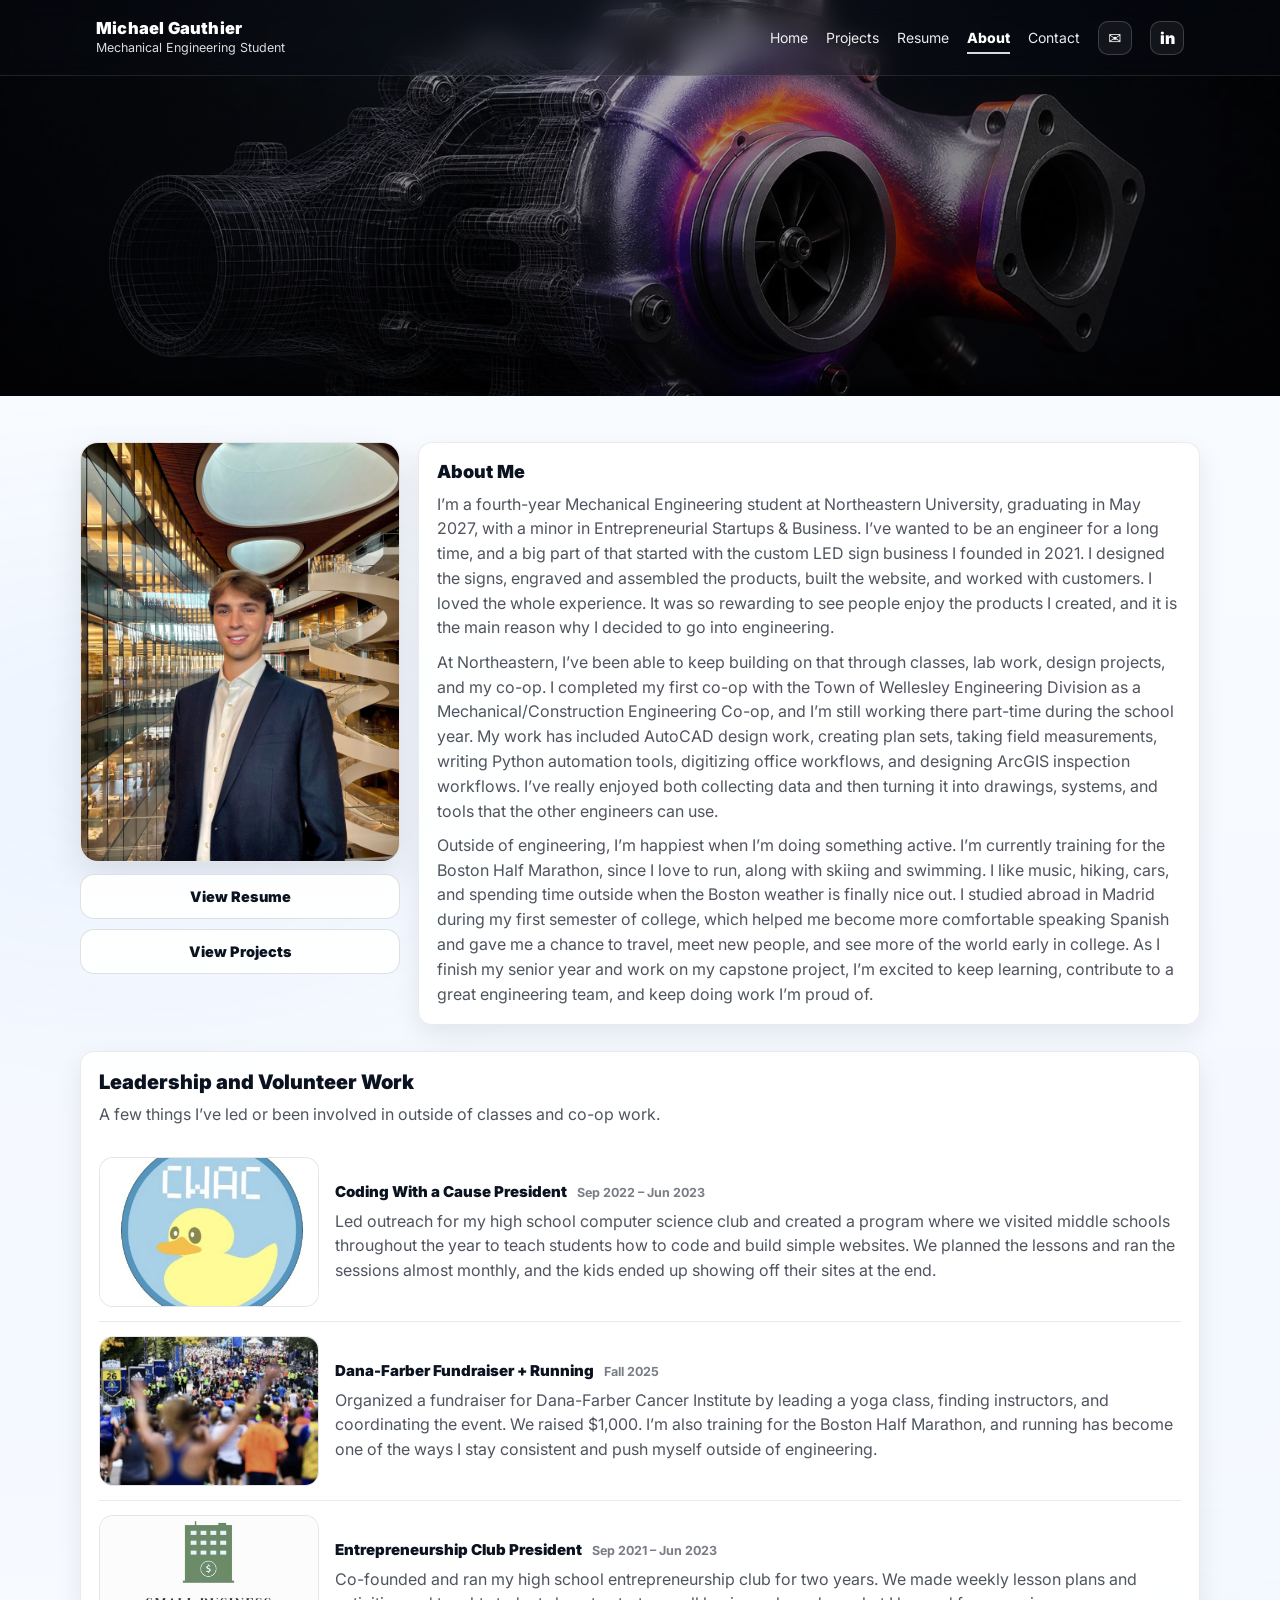
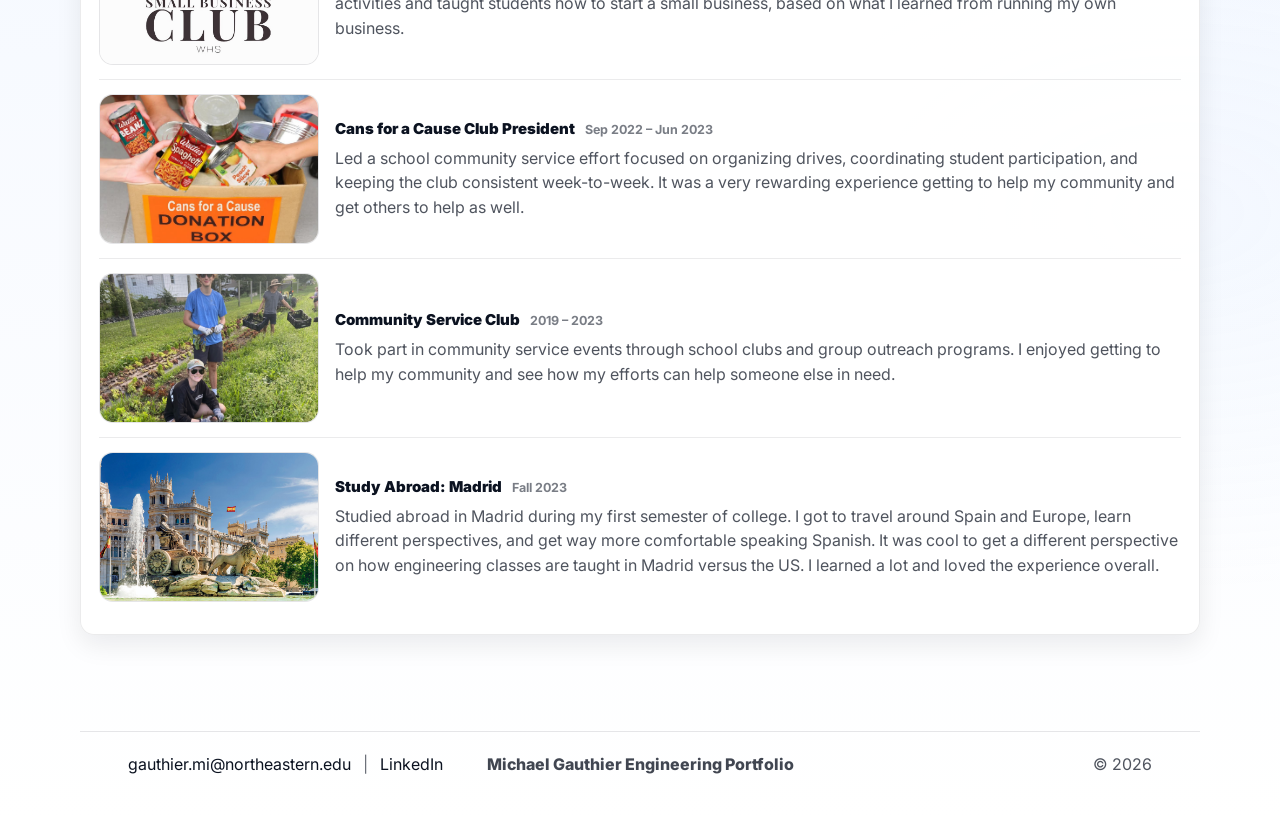
==== commit 7f6f0d06: "Update about.html" ====
--- a/about.html
+++ b/about.html
@@ -159,7 +159,7 @@
               <div style="border-top:1px solid rgba(2,8,23,.08);"></div>
 
               <div style="display:grid; grid-template-columns: 220px 1fr; gap:16px; align-items:stretch; padding:14px 0;">
-                <img src="assets/images/MadridLogo_web.jpg" alt="Madrid Study Abroad" loading="lazy" style="width:100%; height:150px; object-fit:cover; border-radius:14px; border:1px solid rgba(2,8,23,.10); background:#fff;">
+                <img src="assets/images/Madrid1.jpeg" alt="Madrid Study Abroad" loading="lazy" style="width:100%; height:150px; object-fit:cover; border-radius:14px; border:1px solid rgba(2,8,23,.10); background:#fff;">
                 <div style="display:flex; flex-direction:column; justify-content:center;">
                   <div style="display:flex; flex-wrap:wrap; gap:10px; align-items:baseline;">
                     <div style="font-weight:900; font-size:15px;">Study Abroad: Madrid</div>
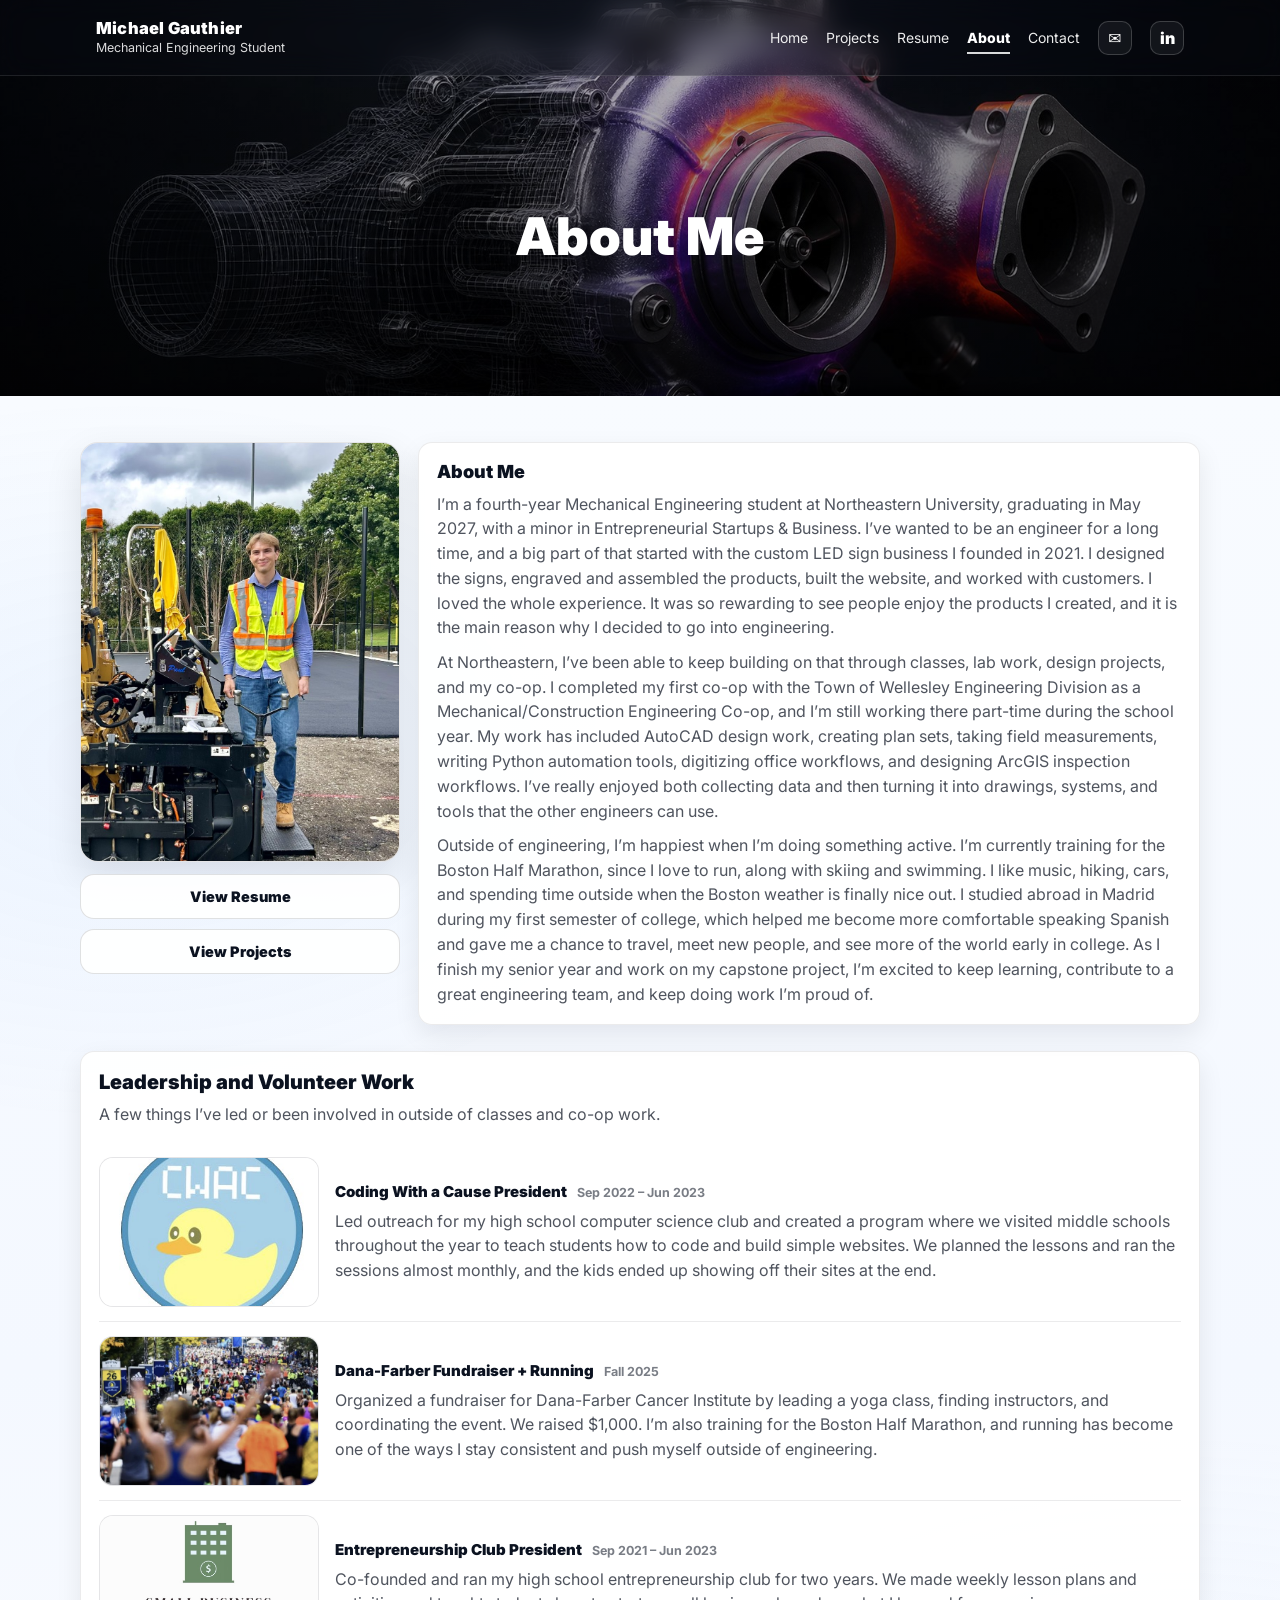
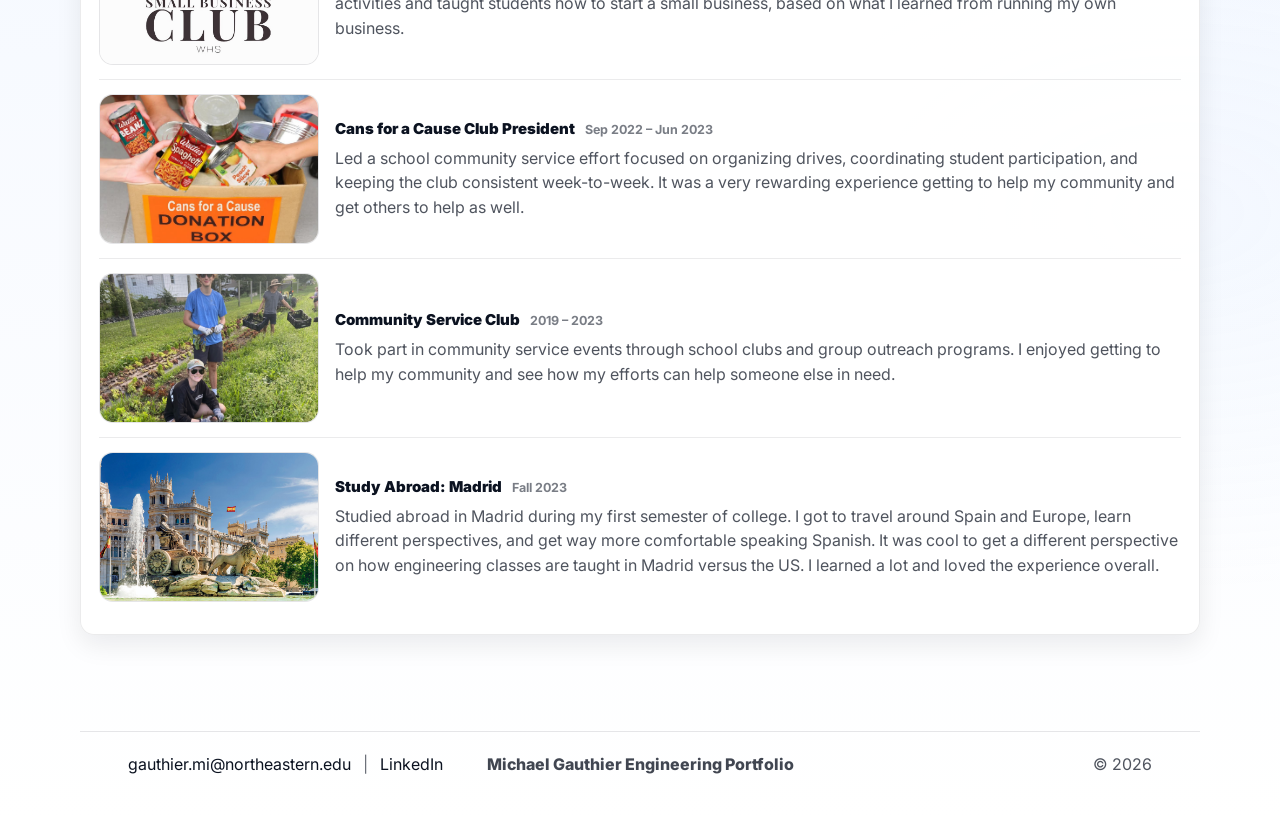
==== commit 00e00506: "Update about.html" ====
--- a/about.html
+++ b/about.html
@@ -35,7 +35,7 @@
   </header>
 
   <main>
-    <section class="hero thin" data-parallax="true" data-parallax-speed="0.12" data-parallax-base="20" style="background-image:url('assets/images/AboutBanner.jpg'); background-position:center 30%; background-size:cover;">
+    <section class="hero thin" data-parallax="true" data-parallax-speed="0.12" data-parallax-base="30" style="background-image:url('assets/images/AboutBanner.jpg'); background-position:center 30%; background-size:cover;">
       <div class="hero-overlay"></div>
       <div class="wrap hero-content">
         <div class="hero-center">
@@ -49,7 +49,7 @@
 
         <div style="display:grid; grid-template-columns: 320px 1fr; gap:18px; align-items:stretch;">
           <div style="display:flex; flex-direction:column;">
-            <img src="assets/images/headshot.jpg" alt="Headshot" loading="lazy" style="width:100%; height: 420px; object-fit: cover; object-position: center 18%; border-radius: 18px; border: 1px solid rgba(2,8,23,.10); box-shadow: 0 14px 36px rgba(2,8,23,.10); background:#fff;">
+            <img src="assets/images/construction_engineering_photo_web.jpg" alt="Headshot" loading="lazy" style="width:100%; height: 420px; object-fit: cover; object-position: center 18%; border-radius: 18px; border: 1px solid rgba(2,8,23,.10); box-shadow: 0 14px 36px rgba(2,8,23,.10); background:#fff;">
             <div style="margin-top:12px; display:grid; gap:10px;">
               <a class="btn btn-wide" href="resume.html">View Resume</a>
               <a class="btn btn-wide" href="projects.html">View Projects</a>
--- a/styles.css
+++ b/styles.css
@@ -992,8 +992,6 @@
     height: 3px;
   }
 
-
-
   .timeline-date{
     font-size: 16px;
     padding: 16px 16px 0;
@@ -1013,6 +1011,31 @@
   .timeline-title{ font-size: 20px; }
   .timeline-company{ font-size: 15.5px; }
   .timeline-subdate{ font-size: 13px; }
+
+  /* About page mobile fix: prevent overflow + stack photo above text */
+  html, body{ overflow-x: hidden; }
+
+  body .surface .wrap.section > div[style*="grid-template-columns: 320px 1fr"]{
+    grid-template-columns: 1fr !important;
+  }
+
+  body .surface .wrap.section div[style*="grid-template-columns: 220px 1fr"]{
+    grid-template-columns: 1fr !important;
+  }
+
+  body .surface .wrap.section img{
+    max-width: 100%;
+    height: auto;
+  }
+
+  body .surface .wrap.section img[alt="Headshot"]{
+    height: 340px !important;
+    object-fit: cover;
+  }
+
+  body .surface .wrap.section div[style*="grid-template-columns: 220px 1fr"] > div{
+    padding-top: 8px;
+  }
 }
 
 @media (prefers-reduced-motion: reduce){
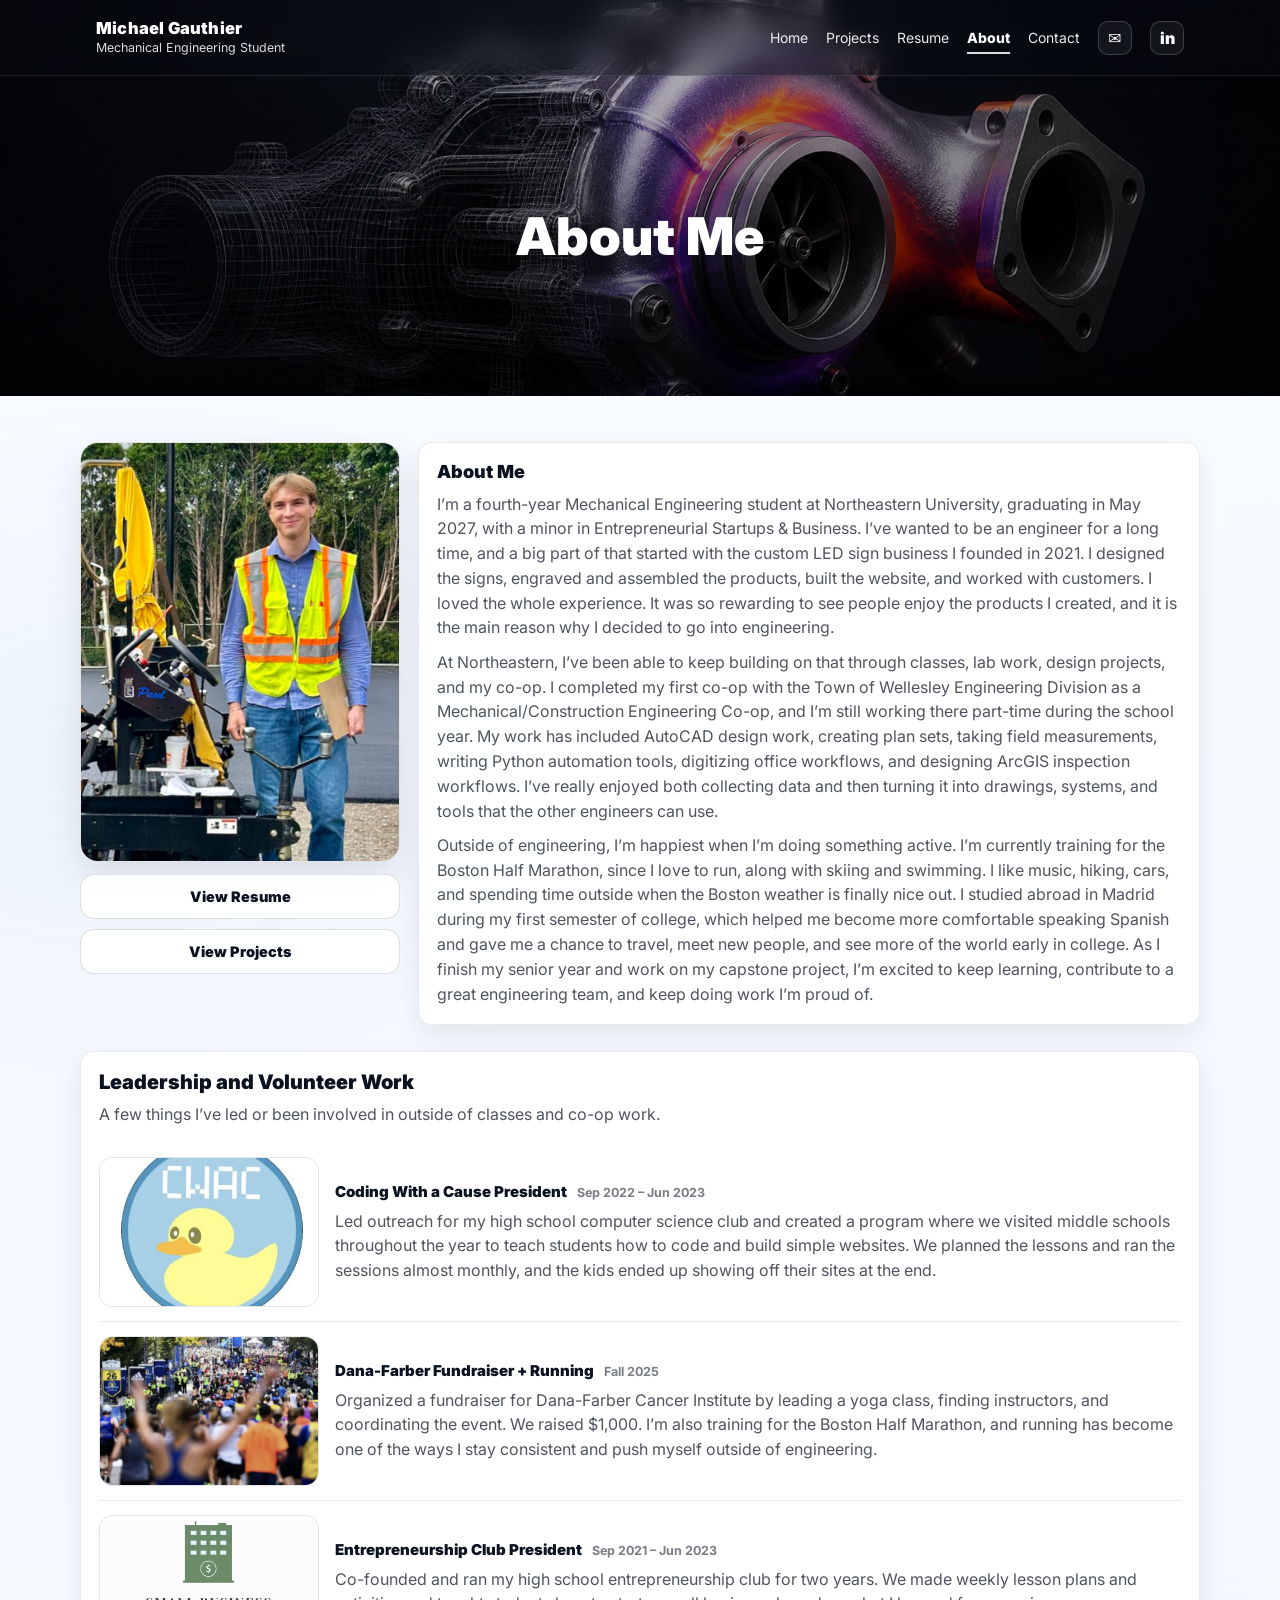
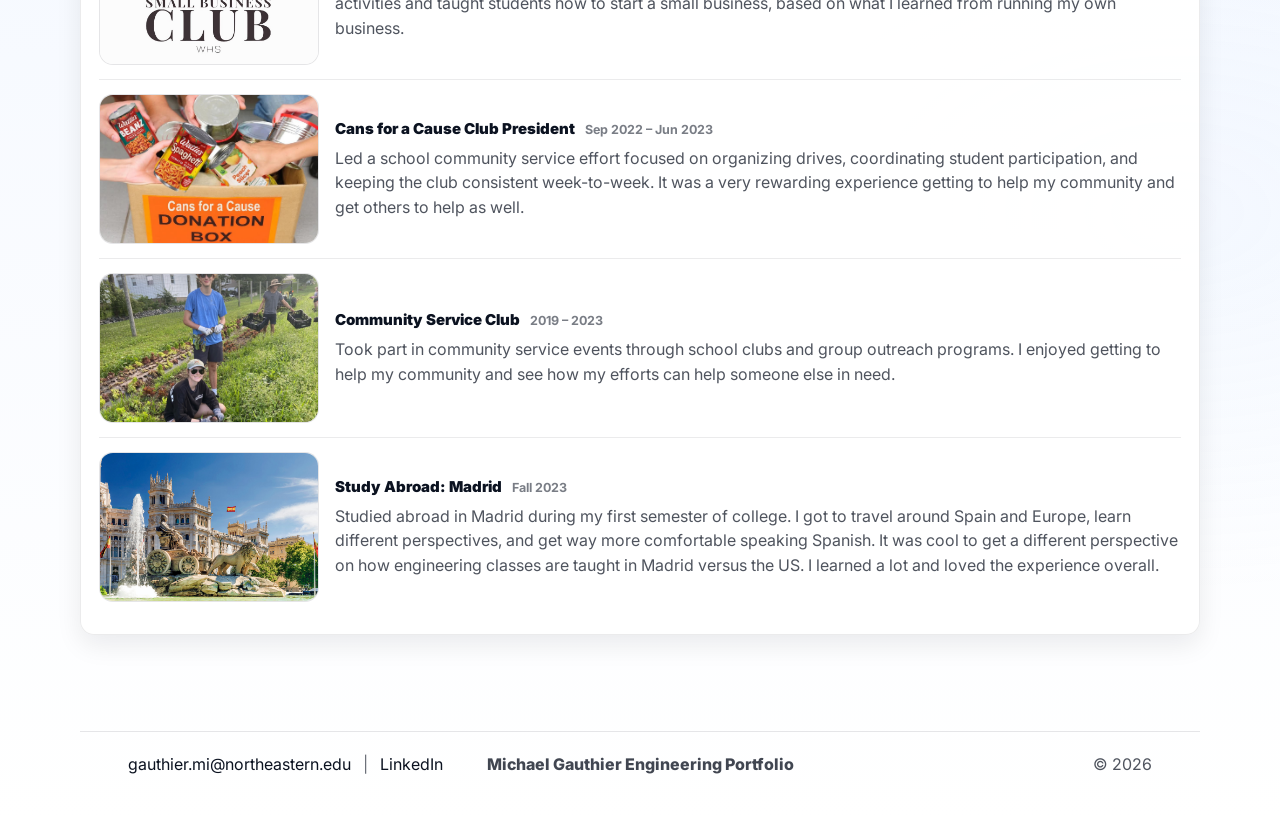
==== commit 8f1c7422: "Update about.html" ====
--- a/about.html
+++ b/about.html
@@ -49,7 +49,7 @@
 
         <div style="display:grid; grid-template-columns: 320px 1fr; gap:18px; align-items:stretch;">
           <div style="display:flex; flex-direction:column;">
-            <img src="assets/images/construction_engineering_photo_web.jpg" alt="Headshot" loading="lazy" style="width:100%; height: 420px; object-fit: cover; object-position: center 18%; border-radius: 18px; border: 1px solid rgba(2,8,23,.10); box-shadow: 0 14px 36px rgba(2,8,23,.10); background:#fff;">
+            <img src="assets/images/field_headshot_web.jpg" alt="Headshot" loading="lazy" style="width:100%; height: 420px; object-fit: cover; object-position: center 18%; border-radius: 18px; border: 1px solid rgba(2,8,23,.10); box-shadow: 0 14px 36px rgba(2,8,23,.10); background:#fff;">
             <div style="margin-top:12px; display:grid; gap:10px;">
               <a class="btn btn-wide" href="resume.html">View Resume</a>
               <a class="btn btn-wide" href="projects.html">View Projects</a>
--- a/styles.css
+++ b/styles.css
@@ -540,6 +540,20 @@
   transition: transform .18s ease, box-shadow .18s ease, border-color .18s ease;
 }
 
+.project-extra-grid{
+  display: grid;
+  grid-template-columns: repeat(auto-fit, minmax(240px, 1fr));
+  gap: 12px;
+}
+
+.project-extra-img{
+  overflow: hidden;
+  border-radius: 14px;
+  border: 1px solid rgba(2,8,23,.10);
+  background: #fff;
+  box-shadow: 0 14px 36px rgba(2,8,23,.10);
+}
+
 .project-card:hover{
   transform: translateY(-6px);
   box-shadow: 0 26px 70px rgba(2,8,23,.18);
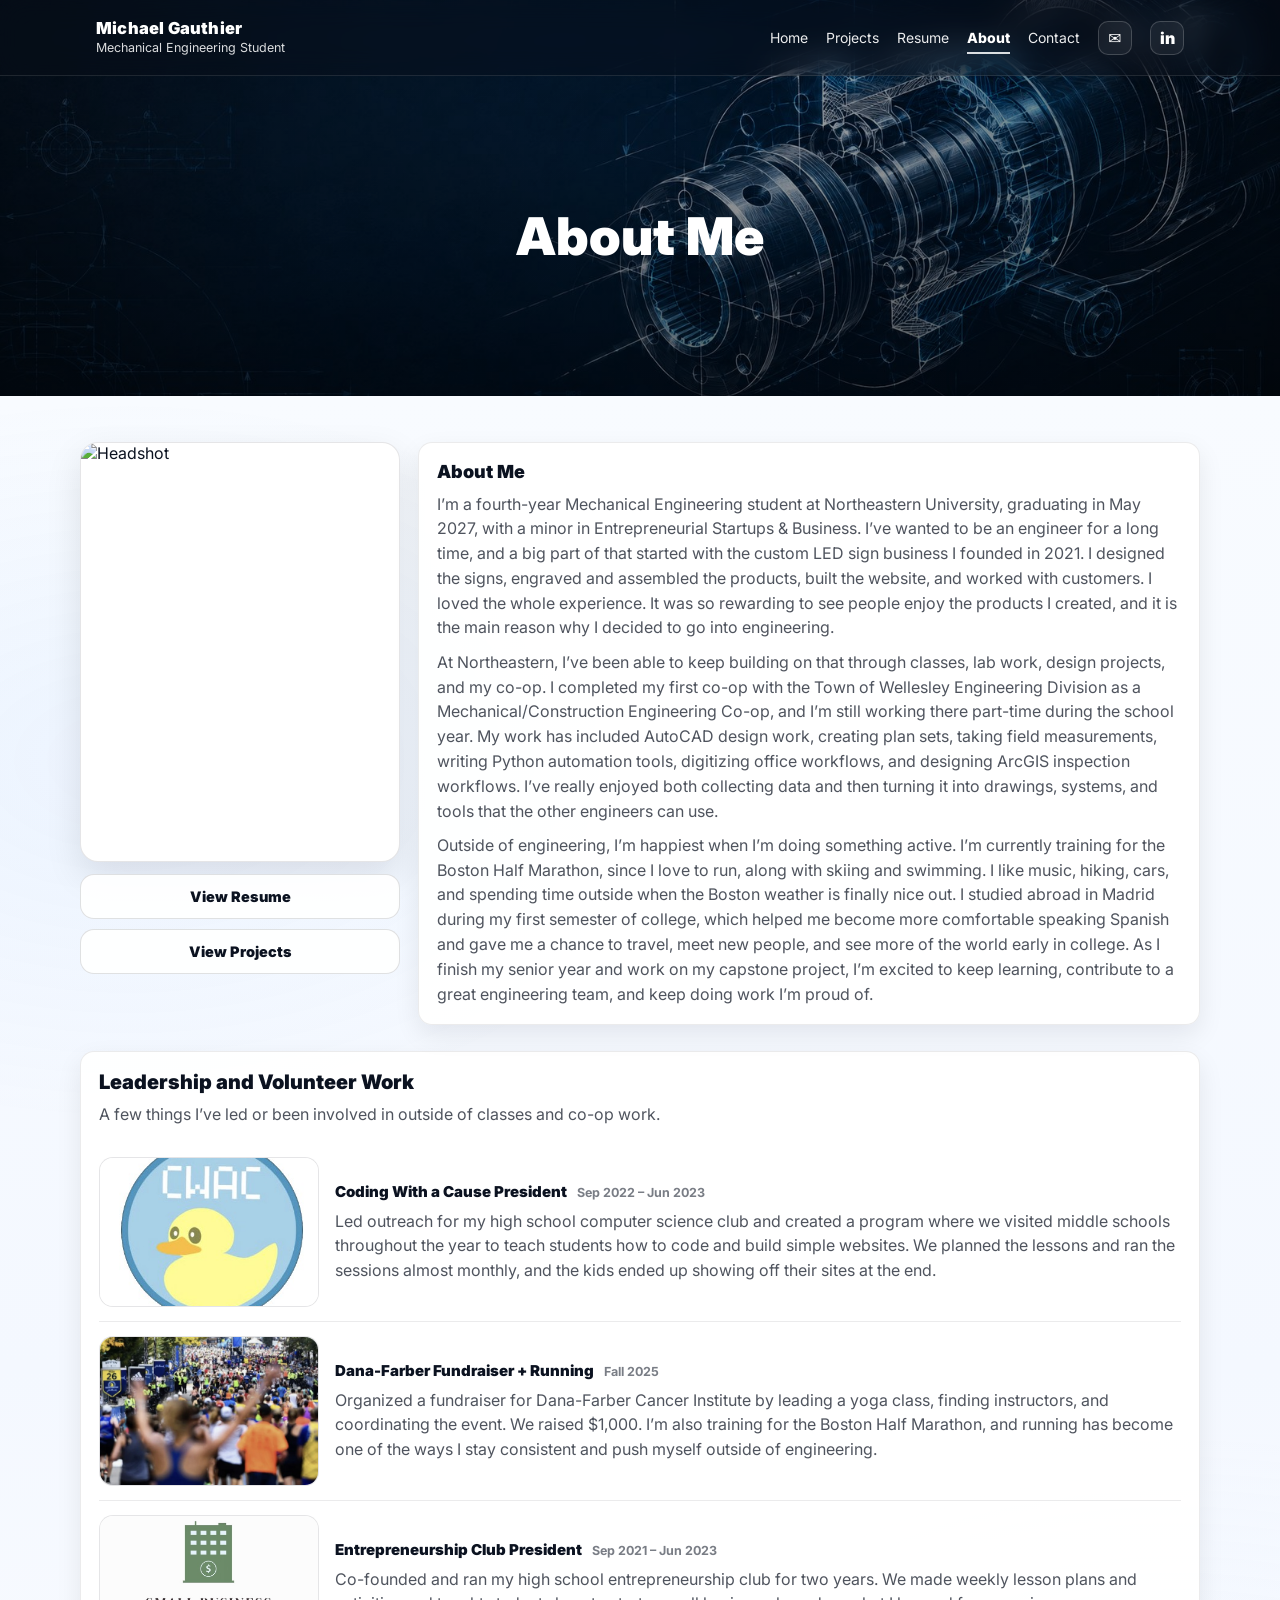
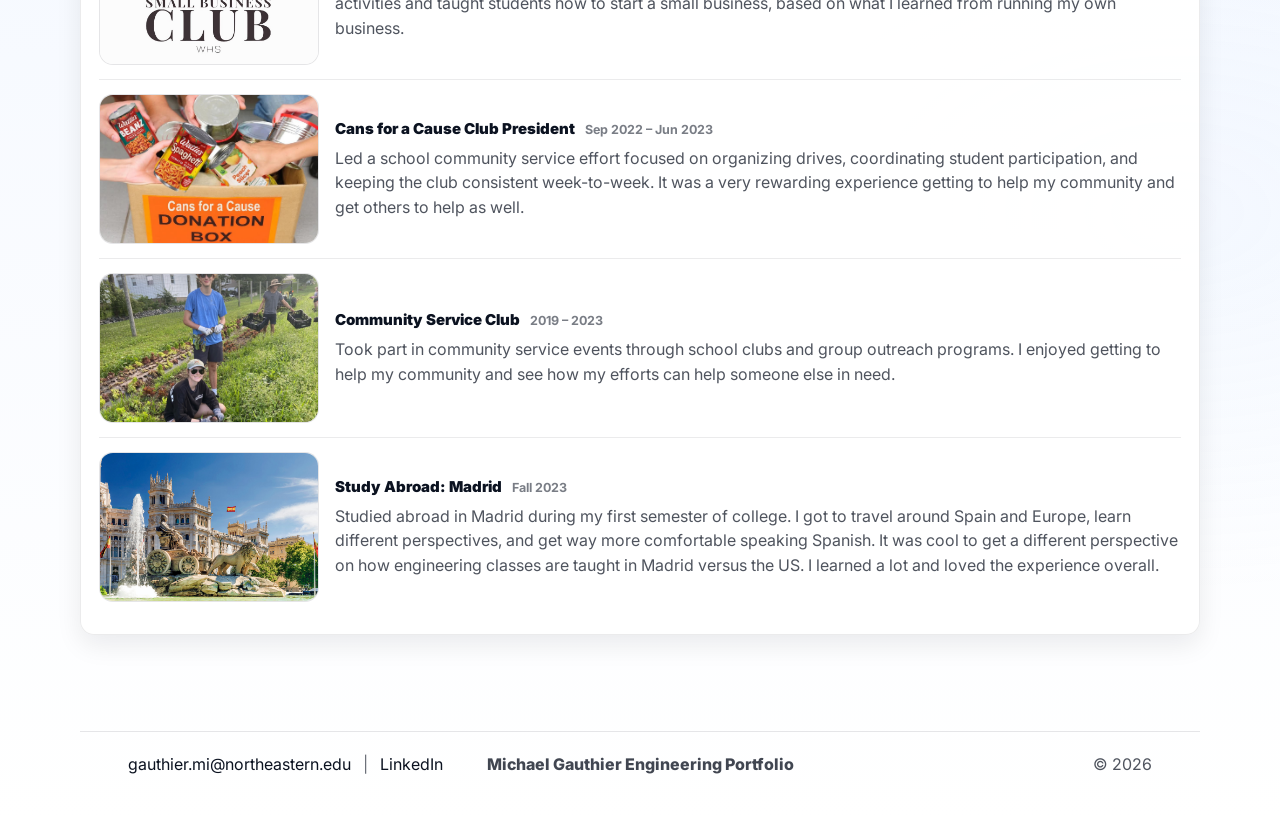
==== commit 90aec31e: "Update about.html" ====
--- a/about.html
+++ b/about.html
@@ -49,7 +49,7 @@
 
         <div style="display:grid; grid-template-columns: 320px 1fr; gap:18px; align-items:stretch;">
           <div style="display:flex; flex-direction:column;">
-            <img src="assets/images/field_headshot_web.jpg" alt="Headshot" loading="lazy" style="width:100%; height: 420px; object-fit: cover; object-position: center 18%; border-radius: 18px; border: 1px solid rgba(2,8,23,.10); box-shadow: 0 14px 36px rgba(2,8,23,.10); background:#fff;">
+            <img src="assets/images/heasshot.jpg" alt="Headshot" loading="lazy" style="width:100%; height: 420px; object-fit: cover; object-position: center 18%; border-radius: 18px; border: 1px solid rgba(2,8,23,.10); box-shadow: 0 14px 36px rgba(2,8,23,.10); background:#fff;">
             <div style="margin-top:12px; display:grid; gap:10px;">
               <a class="btn btn-wide" href="resume.html">View Resume</a>
               <a class="btn btn-wide" href="projects.html">View Projects</a>
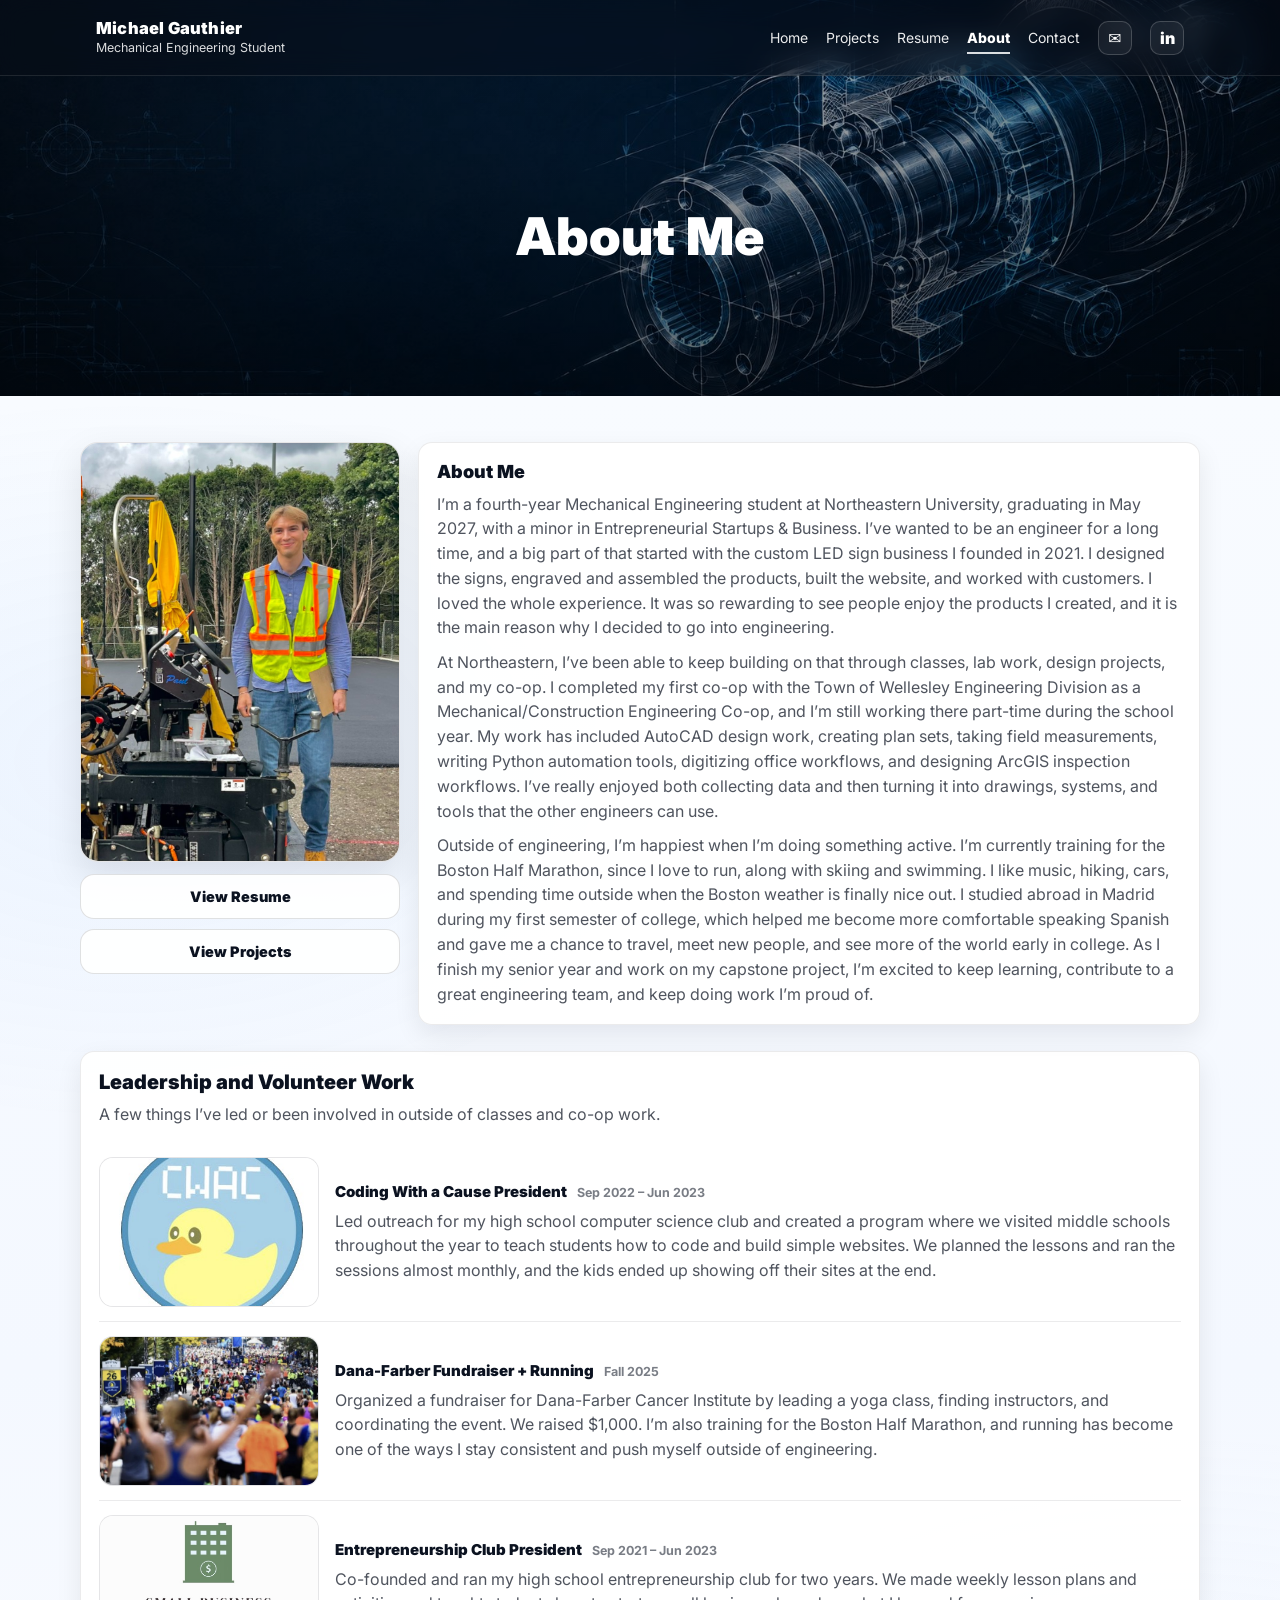
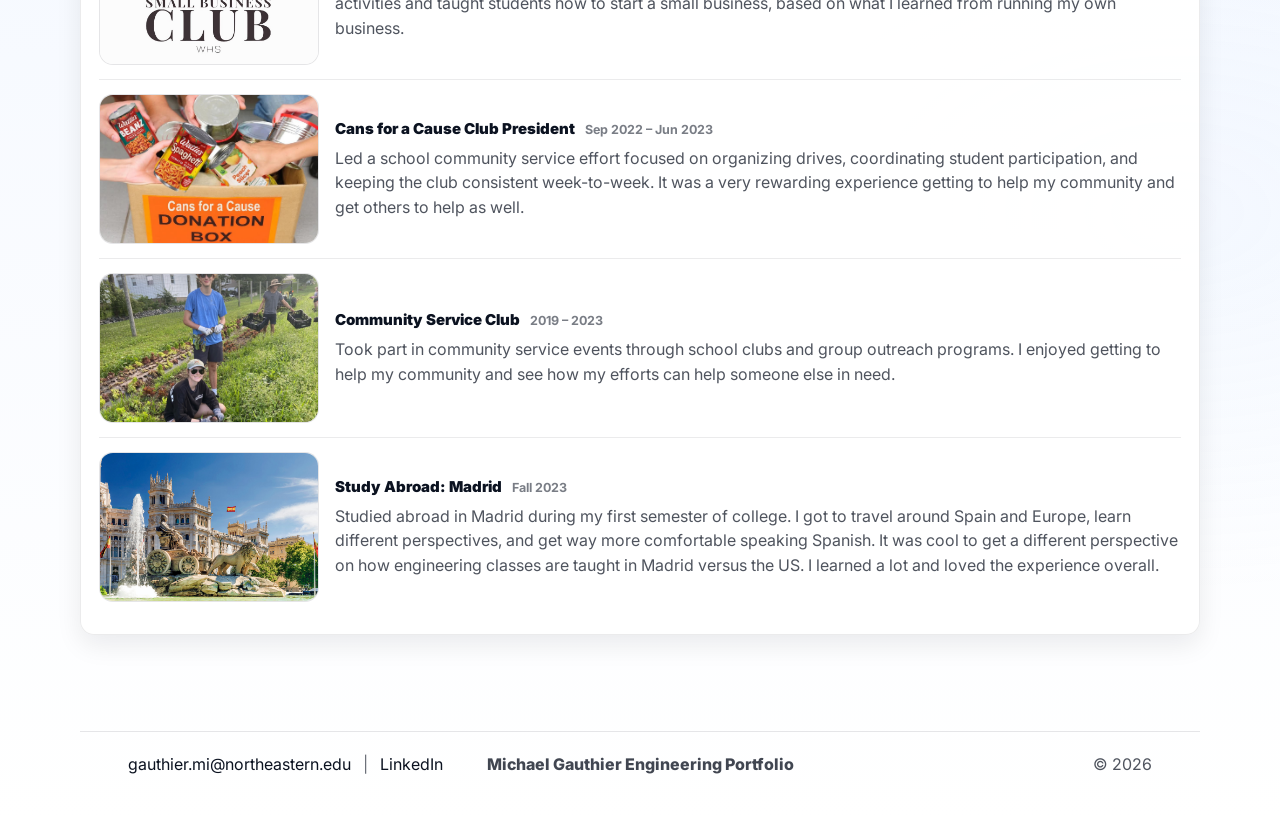
==== commit 4cd63329: "Update about.html" ====
--- a/about.html
+++ b/about.html
@@ -49,7 +49,7 @@
 
         <div style="display:grid; grid-template-columns: 320px 1fr; gap:18px; align-items:stretch;">
           <div style="display:flex; flex-direction:column;">
-            <img src="assets/images/heasshot.jpg" alt="Headshot" loading="lazy" style="width:100%; height: 420px; object-fit: cover; object-position: center 18%; border-radius: 18px; border: 1px solid rgba(2,8,23,.10); box-shadow: 0 14px 36px rgba(2,8,23,.10); background:#fff;">
+            <img src="assets/images/heasshot9.jpg" alt="Headshot" loading="lazy" style="width:100%; height: 420px; object-fit: cover; object-position: center 18%; border-radius: 18px; border: 1px solid rgba(2,8,23,.10); box-shadow: 0 14px 36px rgba(2,8,23,.10); background:#fff;">
             <div style="margin-top:12px; display:grid; gap:10px;">
               <a class="btn btn-wide" href="resume.html">View Resume</a>
               <a class="btn btn-wide" href="projects.html">View Projects</a>
